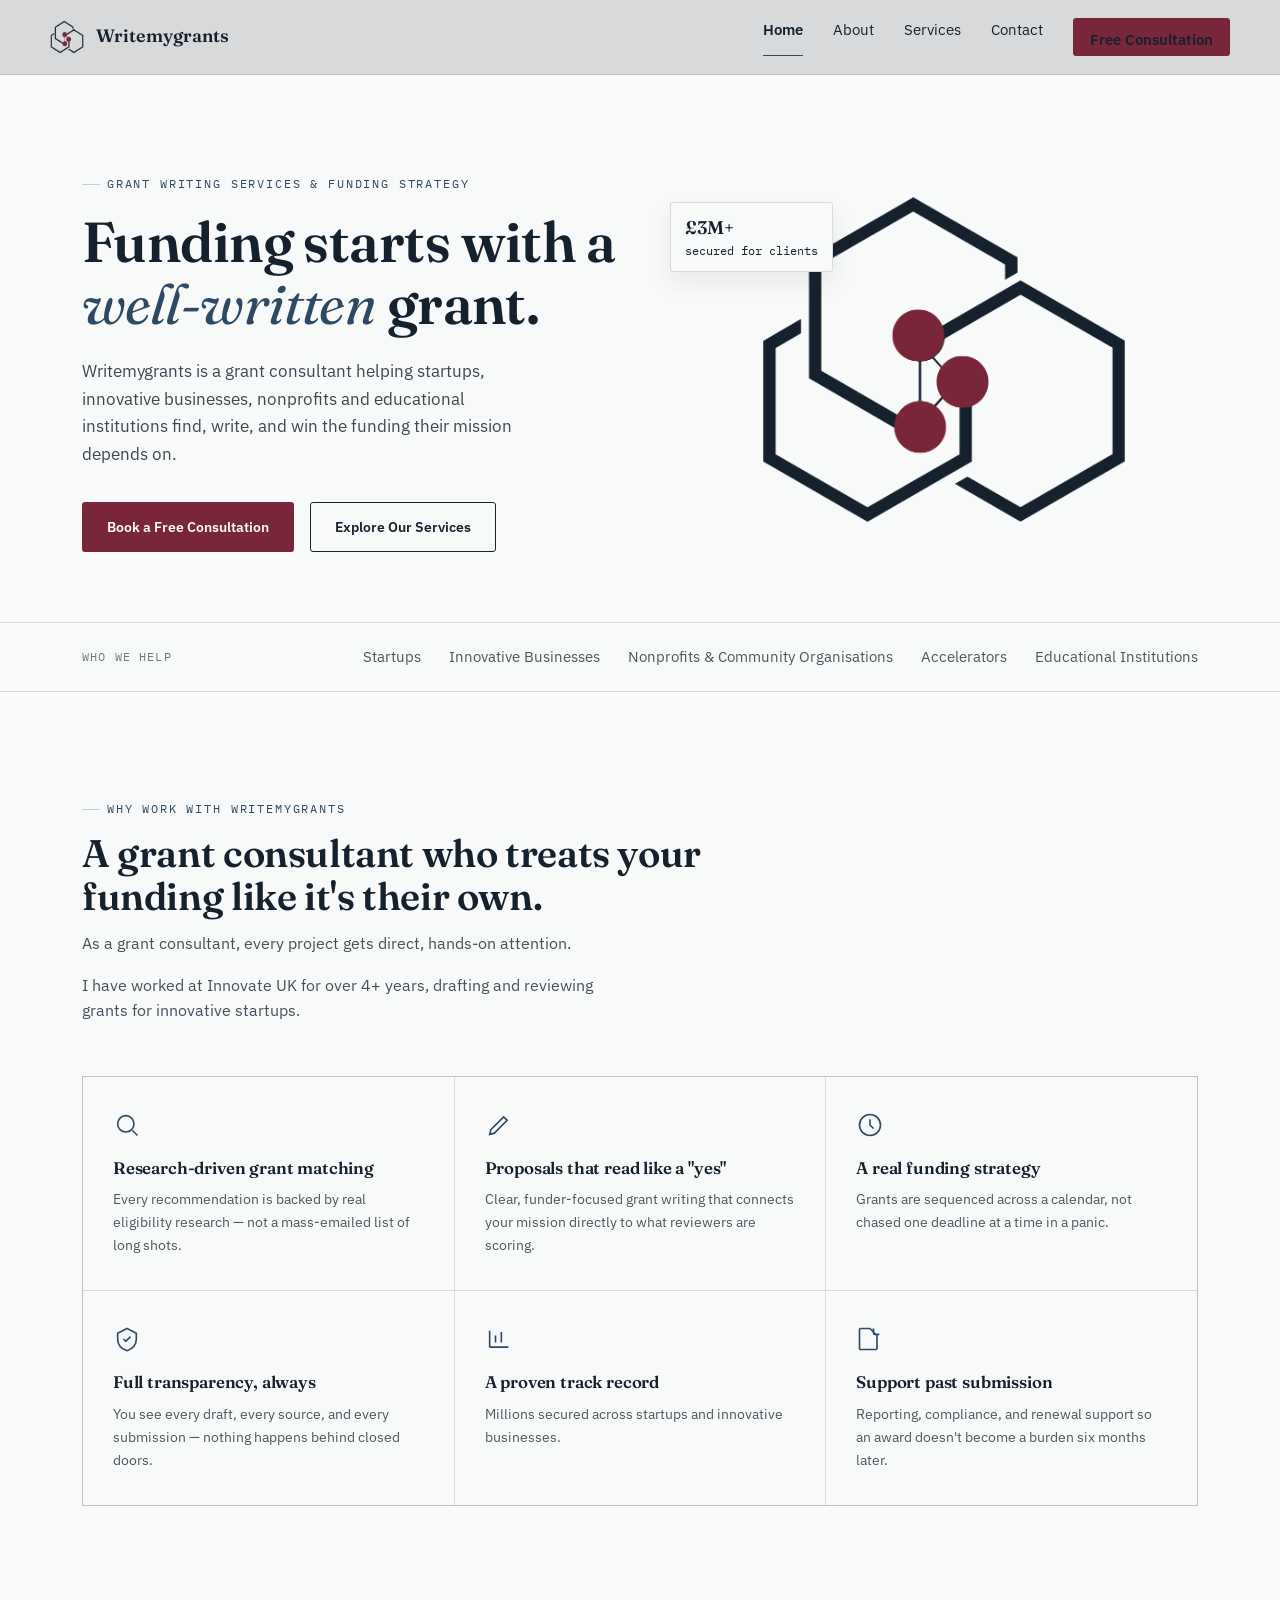
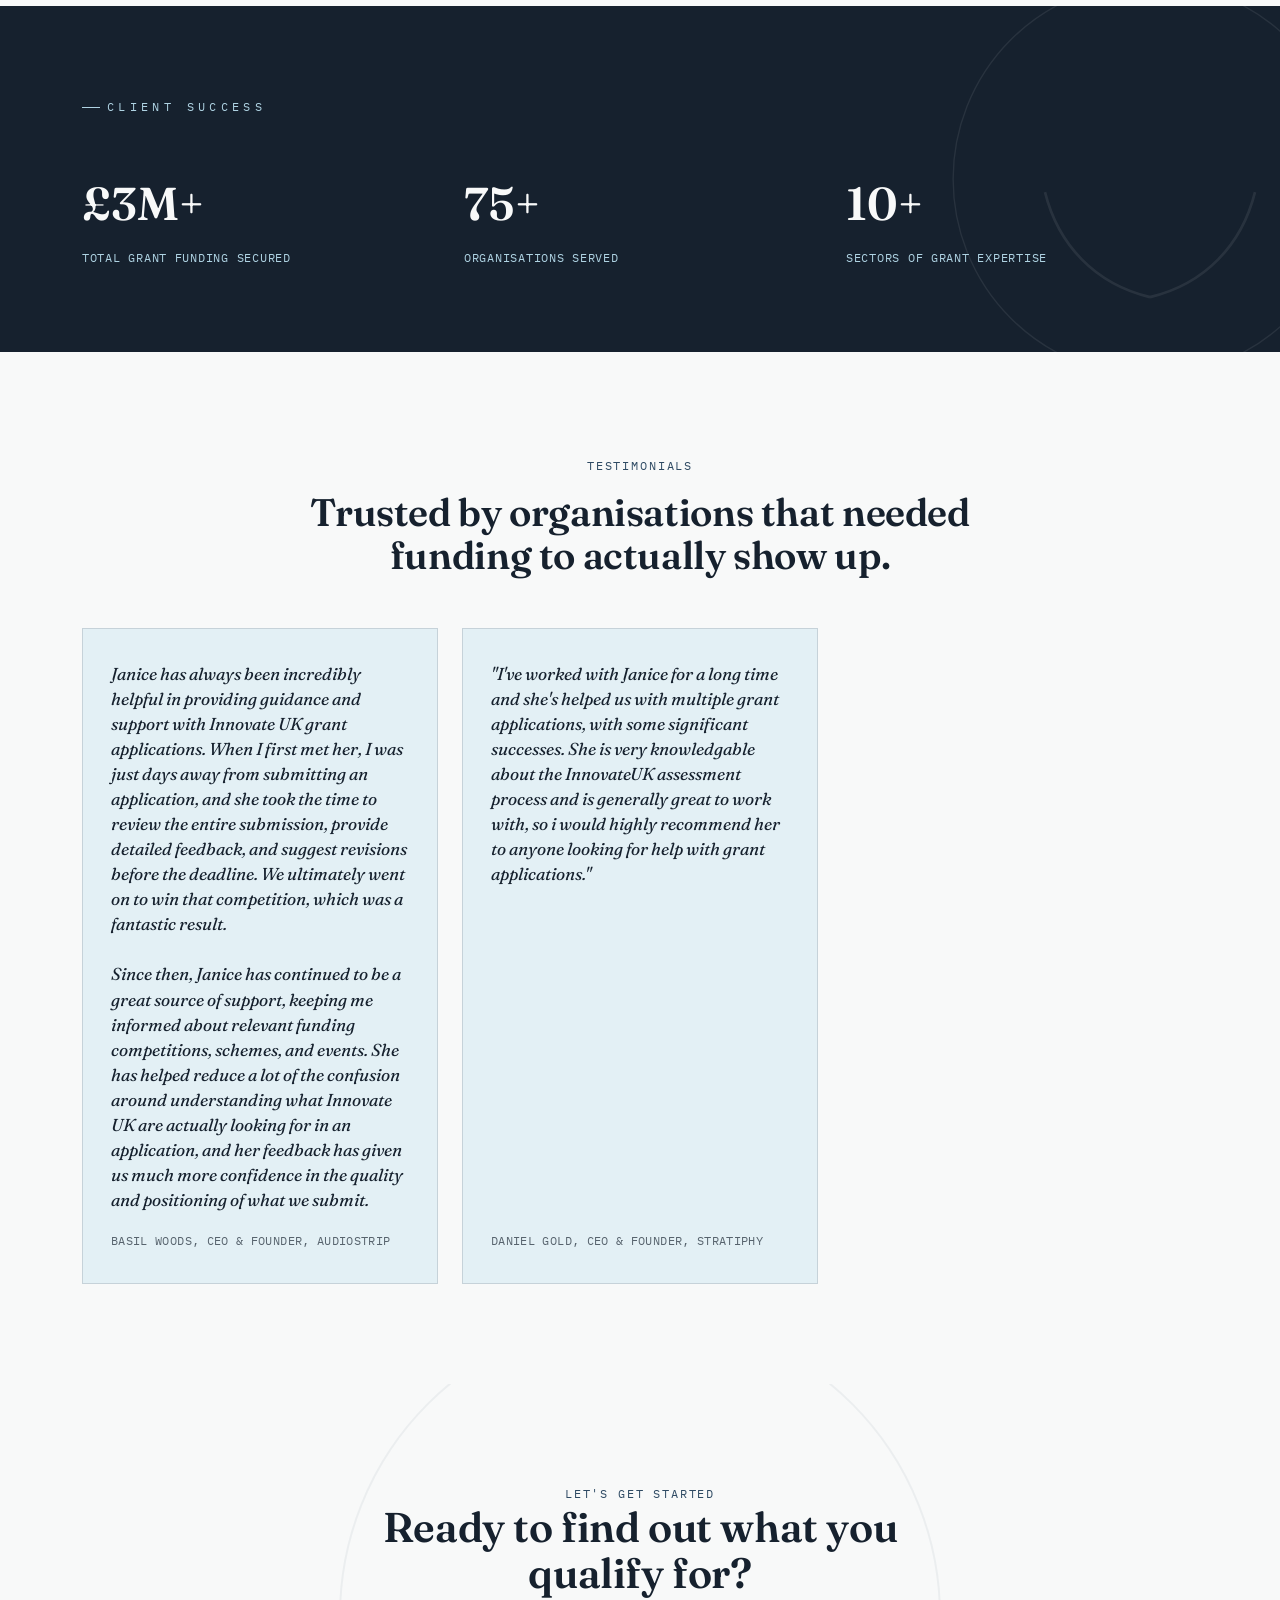
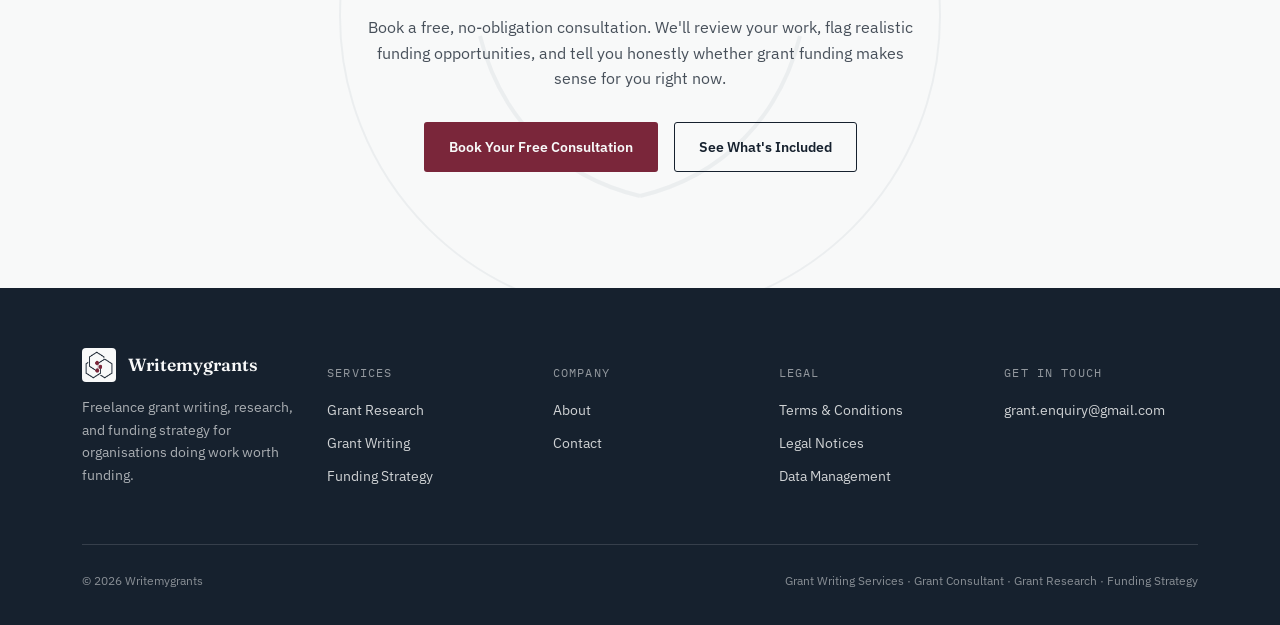
==== index.html @ 0d537f32 "Update index.html" ====
<!DOCTYPE html>
<html lang="en">
<head>
<meta charset="UTF-8">
<meta name="viewport" content="width=device-width, initial-scale=1.0">
<title>Writemygrants | Grant Writing Services &amp; Grant Consultant for Nonprofits &amp; Small Businesses</title>
<meta name="description" content="Writemygrants helps nonprofits, small businesses, startups, and educational institutions secure funding through expert grant research, grant writing, and funding strategy. Book a free consultation.">
<link rel="preconnect" href="https://fonts.googleapis.com">
<link rel="preconnect" href="https://fonts.gstatic.com" crossorigin>
<link href="https://fonts.googleapis.com/css2?family=Fraunces:ital,opsz,wght@0,9..144,300;0,9..144,500;0,9..144,600;1,9..144,400&family=IBM+Plex+Sans:wght@400;500;600&family=IBM+Plex+Mono:wght@400;500&display=swap" rel="stylesheet">
<link rel="stylesheet" href="styles.css">
</head>
<body>

<header class="site">
  <div class="wrap header-row">
    <a href="index.html" class="brand">
      <img class="mark" src="assets/writemygrants-logo-uploaded.png" alt="Writemygrants logo">
      Writemygrants
    </a>
    <nav class="main-nav">
      <nav class="main-nav" id="mainNav">
      <a href="index.html" class="active">Home</a>
      <a href="about.html">About</a>
      <a href="services.html">Services</a>
      <a href="contact.html">Contact</a>
    </nav>
    <div class="nav-cta">
  <a href="contact.html" class="btn btn-primary btn-sm">Free Consultation</a>
     </div> 
  <button class="nav-toggle" id="navToggle" aria-label="Toggle menu" aria-expanded="false" aria-controls="mainNav">
    <span></span><span></span><span></span>
  </button>
</div>
  </div>
</header>

<main>

  <!-- ===== HERO ===== -->
  <section class="hero">
    <div class="wrap hero-grid">
      <div>
        <span class="eyebrow">Grant Writing Services &amp; Funding Strategy</span>
        <h1>Funding starts with a <em>well-written</em> grant.</h1>
        <p class="lede">Writemygrants is a grant consultant helping startups, innovative businesses, nonprofits and educational institutions find, write, and win the funding their mission depends on.</p>
        <div class="actions">
          <a href="contact.html" class="btn btn-accent">Book a Free Consultation</a>
          <a href="services.html" class="btn btn-ghost">Explore Our Services</a>
        </div>
      </div>
      <div class="hero-visual">
        <img class="seal" src="assets/writemygrants-logo-uploaded.png" alt="Writemygrants logo">
        <div class="chip chip-a"><span class="n">£3M+</span>secured for clients</div>
      </div>
    </div>
  </section>

  <!-- ===== TRUST STRIP ===== -->
  <section class="trust">
    <div class="wrap trust-row">
      <span class="trust-label">Who we help</span>
      <div class="sector-list">
        <span>Startups</span>
        <span>Innovative Businesses</span>
        <span>Nonprofits &amp; Community Organisations</span>
        <span>Accelerators</span>
        <span>Educational Institutions</span>
      </div>
    </div>
  </section>

  <!-- ===== VALUE PROP / BENEFITS ===== -->
  <section class="section" id="benefits">
    <div class="wrap">
      <div class="section-head">
        <span class="eyebrow">Why work with Writemygrants</span>
        <h2>A grant consultant who treats your funding like it's their own.</h2>
        <p>As a grant consultant, every project gets direct, hands-on attention.</p>
        <p>I have worked at Innovate UK for over 4+ years, drafting and reviewing grants for innovative startups.</p>
      </div>
      <div class="feature-grid">
        <div class="feature-card">
          <svg class="icon" viewBox="0 0 24 24" fill="none" stroke="currentColor" stroke-width="1.4"><circle cx="11" cy="11" r="7"/><path d="M21 21l-4.3-4.3"/></svg>
          <h3>Research-driven grant matching</h3>
          <p>Every recommendation is backed by real eligibility research — not a mass-emailed list of long shots.</p>
        </div>
        <div class="feature-card">
          <svg class="icon" viewBox="0 0 24 24" fill="none" stroke="currentColor" stroke-width="1.4"><path d="M4 20l4-1 11-11-3-3L5 16l-1 4z"/></svg>
          <h3>Proposals that read like a "yes"</h3>
          <p>Clear, funder-focused grant writing that connects your mission directly to what reviewers are scoring.</p>
        </div>
        <div class="feature-card">
          <svg class="icon" viewBox="0 0 24 24" fill="none" stroke="currentColor" stroke-width="1.4"><path d="M3 12a9 9 0 1018 0 9 9 0 00-18 0z"/><path d="M12 7v5l3 3"/></svg>
          <h3>A real funding strategy</h3>
          <p>Grants are sequenced across a calendar, not chased one deadline at a time in a panic.</p>
        </div>
        <div class="feature-card">
          <svg class="icon" viewBox="0 0 24 24" fill="none" stroke="currentColor" stroke-width="1.4"><path d="M9 12l2 2 4-4M12 3l8 4v5c0 5-3.5 8.5-8 10-4.5-1.5-8-5-8-10V7l8-4z"/></svg>
          <h3>Full transparency, always</h3>
          <p>You see every draft, every source, and every submission — nothing happens behind closed doors.</p>
        </div>
        <div class="feature-card">
          <svg class="icon" viewBox="0 0 24 24" fill="none" stroke="currentColor" stroke-width="1.4"><path d="M4 19V5M4 19h16M9 15v-6M14 15v-9"/></svg>
          <h3>A proven track record</h3>
          <p>Millions secured across startups and innovative businesses.</p>
        </div>
        <div class="feature-card">
          <svg class="icon" viewBox="0 0 24 24" fill="none" stroke="currentColor" stroke-width="1.4"><path d="M15 3v4a1 1 0 001 1h4M4 3h8l6 6v11a1 1 0 01-1 1H4a1 1 0 01-1-1V4a1 1 0 011-1z"/></svg>
          <h3>Support past submission</h3>
          <p>Reporting, compliance, and renewal support so an award doesn't become a burden six months later.</p>
        </div>
      </div>
    </div>
  </section>

  <!-- ===== CLIENT SUCCESS / STATS ===== -->
  <section class="band" id="results">
    <svg class="band-wreath" viewBox="0 0 320 320" fill="none">
      <path d="M160 250 C 118 240, 90 210, 80 170" stroke="var(--beige)" stroke-width="2" fill="none"/>
      <path d="M160 250 C 202 240, 230 210, 240 170" stroke="var(--beige)" stroke-width="2" fill="none"/>
      <circle cx="160" cy="160" r="150" stroke="var(--beige)" stroke-width="1"/>
    </svg>
    <div class="wrap">
      <span class="eyebrow" style="color:var(--pale-blue); margin-bottom:30px; letter-spacing:0.38em;">Client success</span>
      <div class="band-grid" style="margin-top:20px; grid-template-columns:repeat(3,1fr);">
        <div class="stat"><div class="num">£3M+</div><div class="label">Total grant funding secured</div></div>
        <div class="stat"><div class="num">75+</div><div class="label">Organisations served</div></div>
        <div class="stat"><div class="num">10+</div><div class="label">Sectors of grant expertise</div></div>
      </div>
    </div>
  </section>

  <!-- ===== TESTIMONIALS ===== -->
  <section class="section" id="testimonials">
    <div class="wrap">
      <div class="section-head center" style="margin-left:auto;margin-right:auto;">
        <span class="eyebrow center">Testimonials</span>
        <h2>Trusted by organisations that needed funding to actually show up.</h2>
      </div>
      <div class="testi-grid">
        <div class="testi-card">
          <blockquote>Janice has always been incredibly helpful in providing guidance and support with Innovate UK grant applications. When I first met her, I was just days away from submitting an application, and she took the time to review the entire submission, provide detailed feedback, and suggest revisions before the deadline. We ultimately went on to win that competition, which was a fantastic result.
          <br><br>
          Since then, Janice has continued to be a great source of support, keeping me informed about relevant funding competitions, schemes, and events. She has helped reduce a lot of the confusion around understanding what Innovate UK are actually looking for in an application, and her feedback has given us much more confidence in the quality and positioning of what we submit.</blockquote>
          <cite>BASIL WOODS, CEO &amp; FOUNDER, AUDIOSTRIP</cite>
        </div>
        <div class="testi-card">
          <blockquote>"I've worked with Janice for a long time and she's helped us with multiple grant applications, with some significant successes. She is very knowledgable about the InnovateUK assessment process and is generally great to work with, so i would highly recommend her to anyone looking for help with grant applications."</blockquote>
          <cite>DANIEL GOLD, CEO &amp; FOUNDER, STRATIPHY</cite>
        </div>
      </div>
    </div>
  </section>
  
  <!-- ===== FINAL CTA / CONTACT SECTION ===== -->
  <section class="cta-final" id="contact">
    <svg class="cta-wreath" viewBox="0 0 320 320" fill="none">
      <path d="M160 250 C 118 240, 90 210, 80 170" stroke="var(--olive)" stroke-width="2" fill="none"/>
      <path d="M160 250 C 202 240, 230 210, 240 170" stroke="var(--olive)" stroke-width="2" fill="none"/>
      <circle cx="160" cy="160" r="150" stroke="var(--olive)" stroke-width="1"/>
    </svg>
    <div class="wrap inner">
      <span class="eyebrow center">Let's get started</span>
      <h2>Ready to find out what you qualify for?</h2>
      <p>Book a free, no-obligation consultation. We'll review your work, flag realistic funding opportunities, and tell you honestly whether grant funding makes sense for you right now.</p>
      <div class="actions center">
        <a href="contact.html" class="btn btn-accent">Book Your Free Consultation</a>
        <a href="services.html" class="btn btn-ghost">See What's Included</a>
      </div>
    </div>
  </section>

</main>

<footer class="site">
  <div class="wrap">
    <div class="footer-top">
      <div>
        <div class="footer-brand">
          <img class="mark" src="assets/writemygrants-logo-uploaded.png" alt="Writemygrants logo">
          Writemygrants
        </div>
        <p>Freelance grant writing, research, and funding strategy for organisations doing work worth funding.</p>
      </div>
      <div class="footer-col">
        <h4>Services</h4>
        <a href="services.html">Grant Research</a>
        <a href="services.html">Grant Writing</a>
        <a href="services.html">Funding Strategy</a>
      </div>
      <div class="footer-col">
        <h4>Company</h4>
        <a href="about.html">About</a>
        <a href="contact.html">Contact</a>
      </div>
      <div class="footer-col">
        <h4>Legal</h4>
        <a href="terms.html">Terms &amp; Conditions</a>
        <a href="legal.html">Legal Notices</a>
        <a href="data-management.html">Data Management</a>
      </div>
      <div class="footer-col">
        <h4>Get in touch</h4>
        <a href="mailto:grant.enquiry@gmail.com">grant.enquiry@gmail.com</a>
      </div>
    </div>
    <div class="footer-bottom">
      <span>© 2026 Writemygrants</span>
      <span>Grant Writing Services · Grant Consultant · Grant Research · Funding Strategy</span>
    </div>
  </div>
</footer>

  <script>
  var navToggle = document.getElementById('navToggle');
  var header = document.querySelector('header.site');
  navToggle.addEventListener('click', function(){
    var isOpen = header.classList.toggle('nav-open');
    navToggle.setAttribute('aria-expanded', isOpen ? 'true' : 'false');
  });
  document.querySelectorAll('#mainNav a').forEach(function(a){
    a.addEventListener('click', function(){ header.classList.remove('nav-open'); navToggle.setAttribute('aria-expanded','false'); });
  });
  window.addEventListener('resize', function(){
    if (window.innerWidth > 640) { header.classList.remove('nav-open'); navToggle.setAttribute('aria-expanded','false'); }
  });
</script>
  
</body>
</html>
---- styles.css ----
/* ===========================================================
   Writemygrants — shared stylesheet
   Palette: white / dark blue / burgundy
   Type: Fraunces (display) + IBM Plex Sans (body) + IBM Plex Mono (utility)
=========================================================== */

:root{
  --beige: #F8F9F9;
  --beige-deep: #ECEEEE;
  --ink: #16212E;
  --olive: #2E4A63;
  --red: #7A263A;
  --red-hover: #93304A;
  --ice: #E3F0F5;
  --pale-blue: #AFD3E3;
  --line: rgba(22,33,46,0.14);
  --radius: 3px;
}

*{ box-sizing: border-box; }
html{ scroll-behavior: smooth; }
body{
  margin:0;
  background: var(--beige);
  color: var(--ink);
  font-family: 'IBM Plex Sans', sans-serif;
  font-size: 16px;
  line-height: 1.6;
  -webkit-font-smoothing: antialiased;
}

h1,h2,h3{
  font-family: 'Fraunces', serif;
  font-weight: 600;
  line-height: 1.1;
  margin: 0;
  letter-spacing: -0.01em;
}

p{ margin: 0 0 1em; }
a{ color: inherit; }
img,svg{ display:block; max-width:100%; }
ul{ margin:0; padding:0; list-style:none; }

.eyebrow{
  font-family: 'IBM Plex Mono', monospace;
  font-size: 0.72rem;
  letter-spacing: 0.16em;
  text-transform: uppercase;
  color: var(--olive);
  display: inline-flex;
  align-items: center;
  gap: 0.6em;
}
.eyebrow::before{
  content:"";
  width: 18px; height: 1px;
  background: var(--pale-blue);
  display:inline-block;
}
.eyebrow.center{ justify-content:center; }
.eyebrow.center::before{ display:none; }

.wrap{
  max-width: 1180px;
  margin: 0 auto;
  padding: 0 32px;
}
.wrap-narrow{
  max-width: 820px;
  margin: 0 auto;
  padding: 0 32px;
}

/* ---------- Buttons ---------- */
.btn{
  display:inline-flex; align-items:center; gap:8px;
  font-family:'IBM Plex Sans', sans-serif; font-weight:600; font-size:0.88rem;
  padding: 13px 24px; border-radius: var(--radius);
  text-decoration:none; border:1px solid transparent; cursor:pointer;
  transition: transform .18s ease, background .18s ease, border-color .18s ease;
}
.btn-primary{ background: var(--red); color: var(--beige); }
.btn-primary:hover{ background: var(--red-hover); transform: translateY(-1px); }
.btn-accent{ background: var(--red); color: var(--beige); }
.btn-accent:hover{ background: var(--red-hover); transform: translateY(-1px); }
.btn-ghost{ border-color: var(--ink); background: transparent; }
.btn-ghost:hover{ background: var(--ink); color: var(--beige); }
.btn-sm{ padding: 9px 16px; font-size: 0.8rem; }
.actions{ display:flex; gap:16px; align-items:center; flex-wrap:wrap; }
.actions.center{ justify-content:center; }

/* ---------- Header ---------- */
header.site{
  position: sticky; top:0; z-index: 50;
  background: rgba(22,33,46,0.14);
  backdrop-filter: blur(6px);
  border-bottom: 1px solid var(--line);
}
.header-row{
  display:flex; align-items:center; justify-content:space-between;
  padding: 18px 0;
}
.brand{
  display:flex; align-items:center; gap:12px;
  font-family:'Fraunces', serif; font-weight:600; font-size:1.12rem;
  text-decoration:none; color: var(--ink); white-space:nowrap;
}
.brand .mark{ width:34px; height:34px; flex-shrink:0; }
nav.main-nav{ display:flex; gap:30px; }
nav.main-nav a{
  text-decoration:none; font-size:0.92rem; color: var(--ink);
  position:relative; padding-bottom:3px; white-space:nowrap;
}
nav.main-nav a::after{
  content:""; position:absolute; left:0; right:0; bottom:0; height:1px;
  background: var(--olive); transform: scaleX(0); transform-origin: left;
  transition: transform .25s ease;
}
nav.main-nav a:hover::after,
nav.main-nav a.active::after{ transform: scaleX(1); }
nav.main-nav a.active{ color: var(--ink); font-weight:600; }
.nav-cta{ display:flex; align-items:center; gap:18px; }
.nav-toggle{
  display:none; flex-direction:column; justify-content:center; gap:5px;
  width:34px; height:34px; padding:0; border:none; background:none; cursor:pointer;
  flex-shrink:0;
}
.nav-toggle span{
  display:block; width:100%; height:2px; background:var(--ink); border-radius:2px;
  transition: transform .25s ease, opacity .2s ease;
}
header.site.nav-open .nav-toggle span:nth-child(1){ transform: translateY(7px) rotate(45deg); }
header.site.nav-open .nav-toggle span:nth-child(2){ opacity:0; }
header.site.nav-open .nav-toggle span:nth-child(3){ transform: translateY(-7px) rotate(-45deg); }

/* ---------- Page hero (interior pages) ---------- */
.page-hero{
  padding: 74px 0 56px;
  border-bottom: 1px solid var(--line);
}
.page-hero .eyebrow{ margin-bottom: 16px; }
.page-hero h1{ font-size: clamp(2.1rem, 4vw, 3.1rem); max-width: 18ch; }
.page-hero p.lede{ margin-top:18px; max-width: 58ch; opacity:0.8; font-size:1.05rem; }

/* ---------- Hero (home) ---------- */
.hero{ padding: 92px 0 70px; position: relative; overflow: hidden; }
.hero-grid{ display:grid; grid-template-columns: 1.05fr 0.95fr; gap: 48px; align-items:center; }
.hero h1{ font-size: clamp(2.4rem, 4.4vw, 3.65rem); margin: 18px 0 22px; }
.hero h1 em{ font-style: italic; font-weight: 400; color: var(--olive); }
.hero p.lede{ font-size: 1.08rem; max-width: 46ch; opacity: 0.82; margin-bottom: 34px; }
.hero-visual{ position:relative; display:flex; align-items:center; justify-content:center; }
.seal{ width: min(100%, 380px); animation: stampIn 0.9s cubic-bezier(.2,.9,.25,1) both; animation-delay:.15s; }
@keyframes stampIn{
  0%{ opacity:0; transform: scale(1.22) rotate(-6deg); }
  60%{ opacity:1; }
  100%{ opacity:1; transform: scale(1) rotate(0deg); }
}
.chip{
  position:absolute; background: var(--beige); border:1px solid var(--line);
  border-radius: var(--radius); padding: 10px 14px;
  font-family:'IBM Plex Mono', monospace; font-size: 0.74rem;
  box-shadow: 0 10px 24px rgba(22,33,46,0.08);
  opacity:0; animation: chipIn .6s ease forwards;
}
.chip .n{ display:block; font-family:'Fraunces', serif; font-size:1.15rem; font-weight:600; color: var(--ink); }
.chip-a{ top: 4%; left: -4%; animation-delay: .75s; }
.chip-b{ bottom: 6%; right: -6%; animation-delay: .95s; }
@keyframes chipIn{ from{ opacity:0; transform: translateY(8px);} to{opacity:1; transform:translateY(0);} }
@media (prefers-reduced-motion: reduce){ .seal, .chip{ animation:none !important; opacity:1; transform:none; } }

/* ---------- Trust strip ---------- */
.trust{ border-top: 1px solid var(--line); border-bottom: 1px solid var(--line); padding: 22px 0; }
.trust-row{ display:flex; flex-wrap:wrap; gap: 14px 36px; align-items:center; justify-content:space-between; }
.trust-label{ font-family:'IBM Plex Mono', monospace; font-size:0.72rem; letter-spacing:0.1em; text-transform:uppercase; opacity:0.6; }
.sector-list{ display:flex; flex-wrap:wrap; gap: 10px 28px; }
.sector-list span{ font-size:0.92rem; opacity:0.75; }

/* ---------- Generic section ---------- */
.section{ padding: 100px 0; }
.section-tight{ padding: 70px 0; }
.section-head{ max-width: 660px; margin-bottom: 52px; }
.section-head.center{ margin-left:auto; margin-right:auto; text-align:center; }
.section-head h2{ font-size: clamp(1.9rem, 3vw, 2.6rem); margin-top:14px; }
.section-head p{ opacity:0.78; margin-top:14px; max-width: 56ch; }
.section-head.center p{ margin-left:auto; margin-right:auto; }

/* ---------- Benefit / feature grid ---------- */
.feature-grid{ display:grid; grid-template-columns: repeat(3,1fr); gap: 1px; background: var(--line); border:1px solid var(--line); }
.feature-card{ background: var(--beige); padding: 34px 30px; transition: background .2s ease; }
.feature-card:hover{ background: var(--ice); }
.feature-card .icon{ width:28px; height:28px; margin-bottom:20px; color: var(--olive); }
.feature-card h3{ font-size:1.05rem; margin-bottom:10px; }
.feature-card p{ font-size:0.9rem; opacity:0.75; margin:0; }

/* ---------- Steps / process ---------- */
.steps{ display:grid; grid-template-columns: repeat(5, 1fr); gap:0; position:relative; }
.steps.steps-4{ grid-template-columns: repeat(4,1fr); }
.steps::before{ content:""; position:absolute; top:18px; left:4%; right:4%; height:1px; background: var(--line); }
.step{ padding: 0 18px 0 0; position:relative; }
.step .num{
  font-family:'IBM Plex Mono', monospace; font-size:0.82rem; color: var(--beige);
  background: var(--ink); width:36px; height:36px; border-radius:50%;
  display:flex; align-items:center; justify-content:center; position:relative; z-index:2; margin-bottom:20px;
}
.step h3{ font-size:1.05rem; margin-bottom:8px; }
.step p{ font-size:0.9rem; opacity:0.75; margin:0; }

/* ---------- Stats band ---------- */
.band{ background: var(--ink); color: var(--beige); padding: 84px 0; position:relative; overflow:hidden; }
.band-wreath{ position:absolute; right:-80px; top:50%; transform: translateY(-50%); width:420px; opacity:0.08; }
.band-grid{ display:grid; grid-template-columns: repeat(4,1fr); gap:30px; position:relative; z-index:1; }
.stat .num{ font-family:'Fraunces', serif; font-weight:600; font-size: clamp(2.1rem,3.6vw,3rem); color: var(--beige); }
.stat .label{ font-family:'IBM Plex Mono', monospace; font-size:0.76rem; letter-spacing:0.06em; color: var(--pale-blue); margin-top:8px; text-transform:uppercase; }

/* ---------- Testimonials ---------- */
.testi-grid{ display:grid; grid-template-columns: repeat(3,1fr); gap: 24px; }
.testi-card{ background: var(--ice); border:1px solid var(--line); padding: 32px 28px; display:flex; flex-direction:column; }
.testi-card blockquote{ font-family:'Fraunces', serif; font-style:italic; font-weight:400; font-size:1.08rem; margin:0 0 20px; line-height:1.45; flex-grow:1; }
.testi-card cite{ font-style:normal; font-family:'IBM Plex Mono', monospace; font-size:0.74rem; letter-spacing:0.03em; opacity:0.68; }

.testimonial{ padding: 100px 0; }
.testimonial-panel{ background: var(--ice); border:1px solid var(--line); padding: 60px 56px; text-align:center; max-width: 820px; margin:0 auto; }
.testimonial-panel blockquote{ font-family:'Fraunces', serif; font-style:italic; font-weight:400; font-size: clamp(1.25rem, 2.2vw, 1.55rem); margin:0 0 24px; line-height:1.42; }
.testimonial-panel cite{ font-style:normal; font-family:'IBM Plex Mono', monospace; font-size:0.76rem; letter-spacing:0.03em; opacity:0.68; }

/* ---------- CTA band ---------- */
.cta-final{ padding: 96px 0 116px; position:relative; text-align:center; overflow:hidden; }
.cta-final .cta-wreath{ position:absolute; left:50%; top:46%; transform: translate(-50%,-50%); width:640px; opacity:0.06; z-index:0; }
.cta-final .inner{ position:relative; z-index:1; max-width:620px; margin:0 auto; }
.cta-final h2{ font-size: clamp(2rem,3.6vw,2.6rem); margin-bottom:18px; }
.cta-final p{ opacity:0.78; margin-bottom: 30px; }

/* ---------- Services page ---------- */
.service-block{ padding: 64px 0; border-bottom: 1px solid var(--line); }
.service-block:last-of-type{ border-bottom:none; }
.service-block-grid{ display:grid; grid-template-columns: 0.9fr 1.1fr; gap: 56px; align-items:start; }
.service-block .index{ font-family:'IBM Plex Mono', monospace; font-size:0.78rem; color: var(--olive); letter-spacing:0.08em; margin-bottom:14px; display:block; }
.service-block h2{ font-size: clamp(1.5rem,2.4vw,1.9rem); margin-bottom: 16px; }
.service-block .desc{ opacity:0.82; margin-bottom:0; }
.service-side h4{
  font-family:'IBM Plex Mono', monospace; font-size:0.72rem; letter-spacing:0.1em; text-transform:uppercase;
  color: var(--olive); margin: 0 0 14px;
}
.service-side .col{ margin-bottom: 26px; }
.service-side ul li{ font-size:0.92rem; padding-left: 20px; position:relative; margin-bottom:10px; opacity:0.85; }
.service-side ul li::before{ content:"—"; position:absolute; left:0; color: var(--olive); }
.service-block .cta-row{ margin-top: 22px; }

/* ---------- Case studies ---------- */
.case-grid{ display:flex; flex-direction:column; gap: 1px; background: var(--line); border:1px solid var(--line); margin-top: 10px; }
.case-card{ background: var(--beige); padding: 46px 44px; display:grid; grid-template-columns: 0.7fr 1.3fr; gap: 44px; }
.case-meta{ }
.case-meta .sector{ font-family:'IBM Plex Mono', monospace; font-size:0.72rem; letter-spacing:0.1em; text-transform:uppercase; color: var(--olive); margin-bottom:14px; display:block; }
.case-meta h3{ font-size: 1.5rem; margin-bottom: 18px; }
/* case-amount rule removed — was only used by the retired Success Stories page */
.case-body h4{ font-family:'IBM Plex Mono', monospace; font-size:0.72rem; letter-spacing:0.1em; text-transform:uppercase; color: var(--olive); margin: 0 0 8px; }
.case-body .case-section{ margin-bottom: 20px; }
.case-body p{ opacity:0.85; margin:0; }

/* ---------- About page ---------- */
.about-grid{ display:grid; grid-template-columns: 1fr 1fr; gap: 60px; align-items:center; }
.about-portrait{
  aspect-ratio: 4/5; background: var(--beige-deep); border:1px solid var(--line);
  display:flex; align-items:center; justify-content:center; position:relative; overflow:hidden;
  padding-bottom: 44px; box-sizing: border-box;
}
.about-portrait .frame-label{ position:absolute; bottom:18px; left:18px; right:18px; font-family:'IBM Plex Mono', monospace; font-size:0.7rem; letter-spacing:0.08em; text-transform:uppercase; opacity:0.55; }
.about-portrait svg, .about-portrait img{
  width: 38%; opacity: 0.9;
  animation: stampIn 0.9s cubic-bezier(.2,.9,.25,1) both;
  animation-delay: .15s;
}
.creds{ display:grid; grid-template-columns: repeat(3,1fr); gap: 20px; margin-top: 40px; }
.creds .cred{ border-top: 1px solid var(--line); padding-top: 14px; }
.creds .cred .num{ font-family:'Fraunces', serif; font-weight:600; font-size:1.6rem; color: var(--ink); }
.creds .cred .label{ font-family:'IBM Plex Mono', monospace; font-size:0.72rem; letter-spacing:0.05em; text-transform:uppercase; opacity:0.62; margin-top:4px; }

.values-grid{ display:grid; grid-template-columns: repeat(3,1fr); gap: 1px; background: var(--line); border:1px solid var(--line); }
.value-card{ background: var(--beige); padding: 32px 28px; transition: background .2s ease; }
.value-card:hover{ background: var(--ice); }
.value-card h3{ font-size:1.05rem; margin-bottom:10px; }
.value-card p{ font-size:0.9rem; opacity:0.75; margin:0; }

/* ---------- Contact page ---------- */
.contact-grid{ display:grid; grid-template-columns: 1fr 1fr; gap: 60px; align-items:start; }
.contact-form{ display:flex; flex-direction:column; gap: 18px; }
.form-row{ display:grid; grid-template-columns: 1fr 1fr; gap: 18px; }
label{ display:block; font-family:'IBM Plex Mono', monospace; font-size:0.72rem; letter-spacing:0.06em; text-transform:uppercase; opacity:0.65; margin-bottom:8px; }
input, select, textarea{
  width:100%; padding: 13px 14px; border:1px solid var(--line); background: var(--ice);
  color: var(--ink); font-family:'IBM Plex Sans', sans-serif; font-size:0.95rem; border-radius: var(--radius);
}
input:focus, select:focus, textarea:focus{ outline: 2px solid var(--ink); outline-offset:1px; }
textarea{ resize: vertical; min-height: 120px; }
.form-note{ font-size:0.82rem; opacity:0.6; }

.contact-side .panel{ background: var(--beige-deep); border:1px solid var(--line); padding: 30px 28px; margin-bottom: 22px; }
.contact-side .panel h4{ font-family:'IBM Plex Mono', monospace; font-size:0.72rem; letter-spacing:0.08em; text-transform:uppercase; color: var(--olive); margin:0 0 12px; }
.contact-side .panel p{ margin:0 0 8px; font-size:0.94rem; }
.contact-side .panel a{ text-decoration:underline; }

.faq{ max-width: 820px; margin: 0 auto; }
.faq-item{ border-bottom: 1px solid var(--line); }
.faq-q{
  width:100%; text-align:left; background:none; border:none; cursor:pointer;
  padding: 22px 0; display:flex; justify-content:space-between; align-items:center;
  font-family:'Fraunces', serif; font-size:1.05rem; font-weight:600; color: var(--ink);
}
.faq-q .plus{ font-family:'IBM Plex Mono', monospace; font-size:1.2rem; color: var(--olive); transition: transform .2s ease; flex-shrink:0; margin-left: 16px; }
.faq-item.open .faq-q .plus{ transform: rotate(45deg); }
.faq-a{ max-height:0; overflow:hidden; transition: max-height .3s ease; }
.faq-item.open .faq-a{ max-height: 300px; }
.faq-a p{ padding-bottom: 22px; opacity:0.8; margin:0; max-width: 62ch; }

/* ---------- Footer ---------- */
footer.site{ background: var(--ink); color: var(--beige); padding: 60px 0 34px; }
.footer-top{ display:grid; grid-template-columns: 1.1fr repeat(4, 1fr); gap: 32px; padding-bottom: 44px; border-bottom: 1px solid rgba(248,249,249,0.14); }
.footer-brand{ display:flex; align-items:center; gap:12px; font-family:'Fraunces',serif; font-weight:600; font-size:1.1rem; margin-bottom:14px; }
.footer-brand .mark{
  width:28px; height:28px; background: var(--beige); border-radius: 4px; padding: 3px;
  box-sizing: content-box;
}
.footer-top p{ opacity:0.65; font-size:0.88rem; max-width: 32ch; }
.footer-col h4{ font-family:'IBM Plex Mono', monospace; font-size:0.72rem; letter-spacing:0.1em; text-transform:uppercase; opacity:0.55; margin-bottom:16px; font-weight:400; }
.footer-col a{ display:block; text-decoration:none; opacity:0.82; font-size:0.9rem; margin-bottom:10px; }
.footer-col a:hover{ opacity:1; text-decoration:underline; }
.footer-bottom{ display:flex; justify-content:space-between; align-items:center; padding-top:26px; font-size:0.78rem; opacity:0.5; flex-wrap:wrap; gap:10px; }

/* ---------- Responsive ---------- */
@media (max-width: 980px){
  .hero-grid{ grid-template-columns: 1fr; }
  .hero-visual{ order:-1; max-width:320px; margin:0 auto; }
  .steps, .steps.steps-4{ grid-template-columns: 1fr 1fr; gap: 40px 20px; }
  .steps::before{ display:none; }
  .feature-grid, .values-grid{ grid-template-columns: 1fr 1fr; }
  .band-grid{ grid-template-columns: 1fr 1fr; gap:36px; }
  .footer-top{ grid-template-columns: 1fr 1fr 1fr; }
  .service-block-grid{ grid-template-columns: 1fr; gap: 28px; }
  .case-card{ grid-template-columns: 1fr; }
  .about-grid{ grid-template-columns: 1fr; }
  .contact-grid{ grid-template-columns: 1fr; }
  .testi-grid{ grid-template-columns: 1fr; }
}
@media (max-width: 640px){
  .wrap, .wrap-narrow{ padding: 0 20px; }
.nav-toggle{ display:flex; }
.nav-cta{ gap:10px; }
.nav-cta .btn{ padding:8px 11px; font-size:0.72rem; white-space:nowrap; }
.brand{ font-size:0.98rem; gap:9px; }
nav.main-nav{
  display:none;
  position:absolute; top:100%; left:0; right:0;
  flex-direction:column; gap:0;
  background:var(--beige); border-bottom:1px solid var(--line);
  padding:4px 20px 12px;
  box-shadow: 0 12px 20px rgba(22,33,46,0.08);
}
header.site.nav-open nav.main-nav{ display:flex; }
nav.main-nav a{ padding:14px 0; border-bottom:1px solid var(--line); }
nav.main-nav a:last-child{ border-bottom:none; }   
  .steps, .steps.steps-4{ grid-template-columns: 1fr; }
  .feature-grid, .values-grid{ grid-template-columns: 1fr; }
  .band-grid{ grid-template-columns: 1fr; }
  .testimonial-panel{ padding: 40px 24px; }
  .footer-top{ grid-template-columns: 1fr; }
  .trust-row{ flex-direction:column; align-items:flex-start; }
  .form-row{ grid-template-columns: 1fr; }
  .creds{ grid-template-columns: 1fr 1fr; }
}

:focus-visible{ outline: 2px solid var(--ink); outline-offset: 2px; }

/* ---------- Legal pages ---------- */
.legal-note{
  background: var(--ice);
  border: 1px solid var(--line);
  border-left: 3px solid var(--pale-blue);
  padding: 20px 24px;
  font-size: 0.88rem;
  opacity: 0.9;
  margin-bottom: 48px;
}
.legal-note strong{ color: var(--ink); }
.legal-page h2{
  font-size: 1.28rem;
  margin: 44px 0 14px;
}
.legal-page h2:first-of-type{ margin-top: 0; }
.legal-page p{ opacity: 0.85; }
.legal-page .legal-list{
  list-style: decimal;
  padding-left: 1.3em;
  margin: 0 0 1em;
}
.legal-page .legal-list li{ margin-bottom: 10px; opacity: 0.85; }
.legal-page .updated{
  font-family: 'IBM Plex Mono', monospace;
  font-size: 0.76rem;
  letter-spacing: 0.04em;
  text-transform: uppercase;
  opacity: 0.55;
  margin-top: -6px;
}
.legal-toc{ display:flex; flex-wrap:wrap; gap: 10px 24px; margin-bottom: 40px; }
.legal-toc a{ font-size: 0.86rem; text-decoration: underline; opacity: 0.75; }
.legal-toc a:hover{ opacity: 1; }
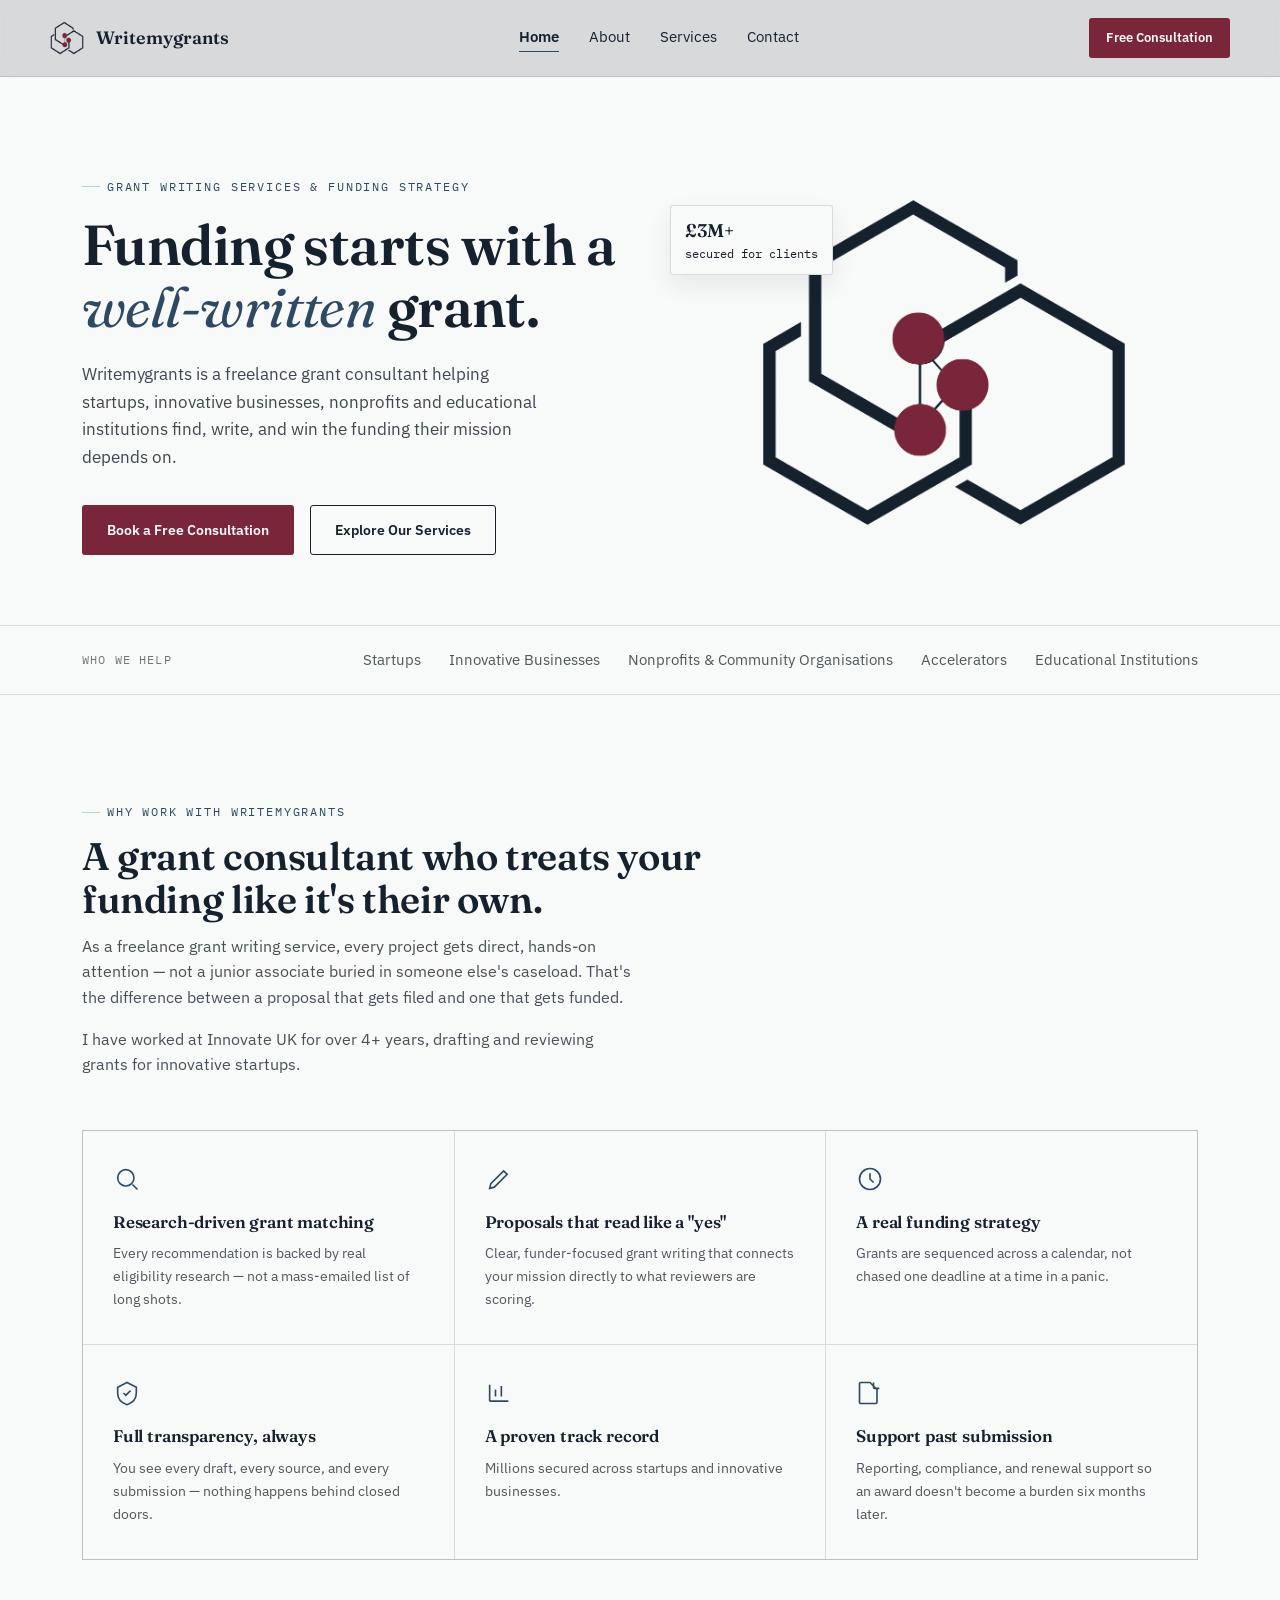
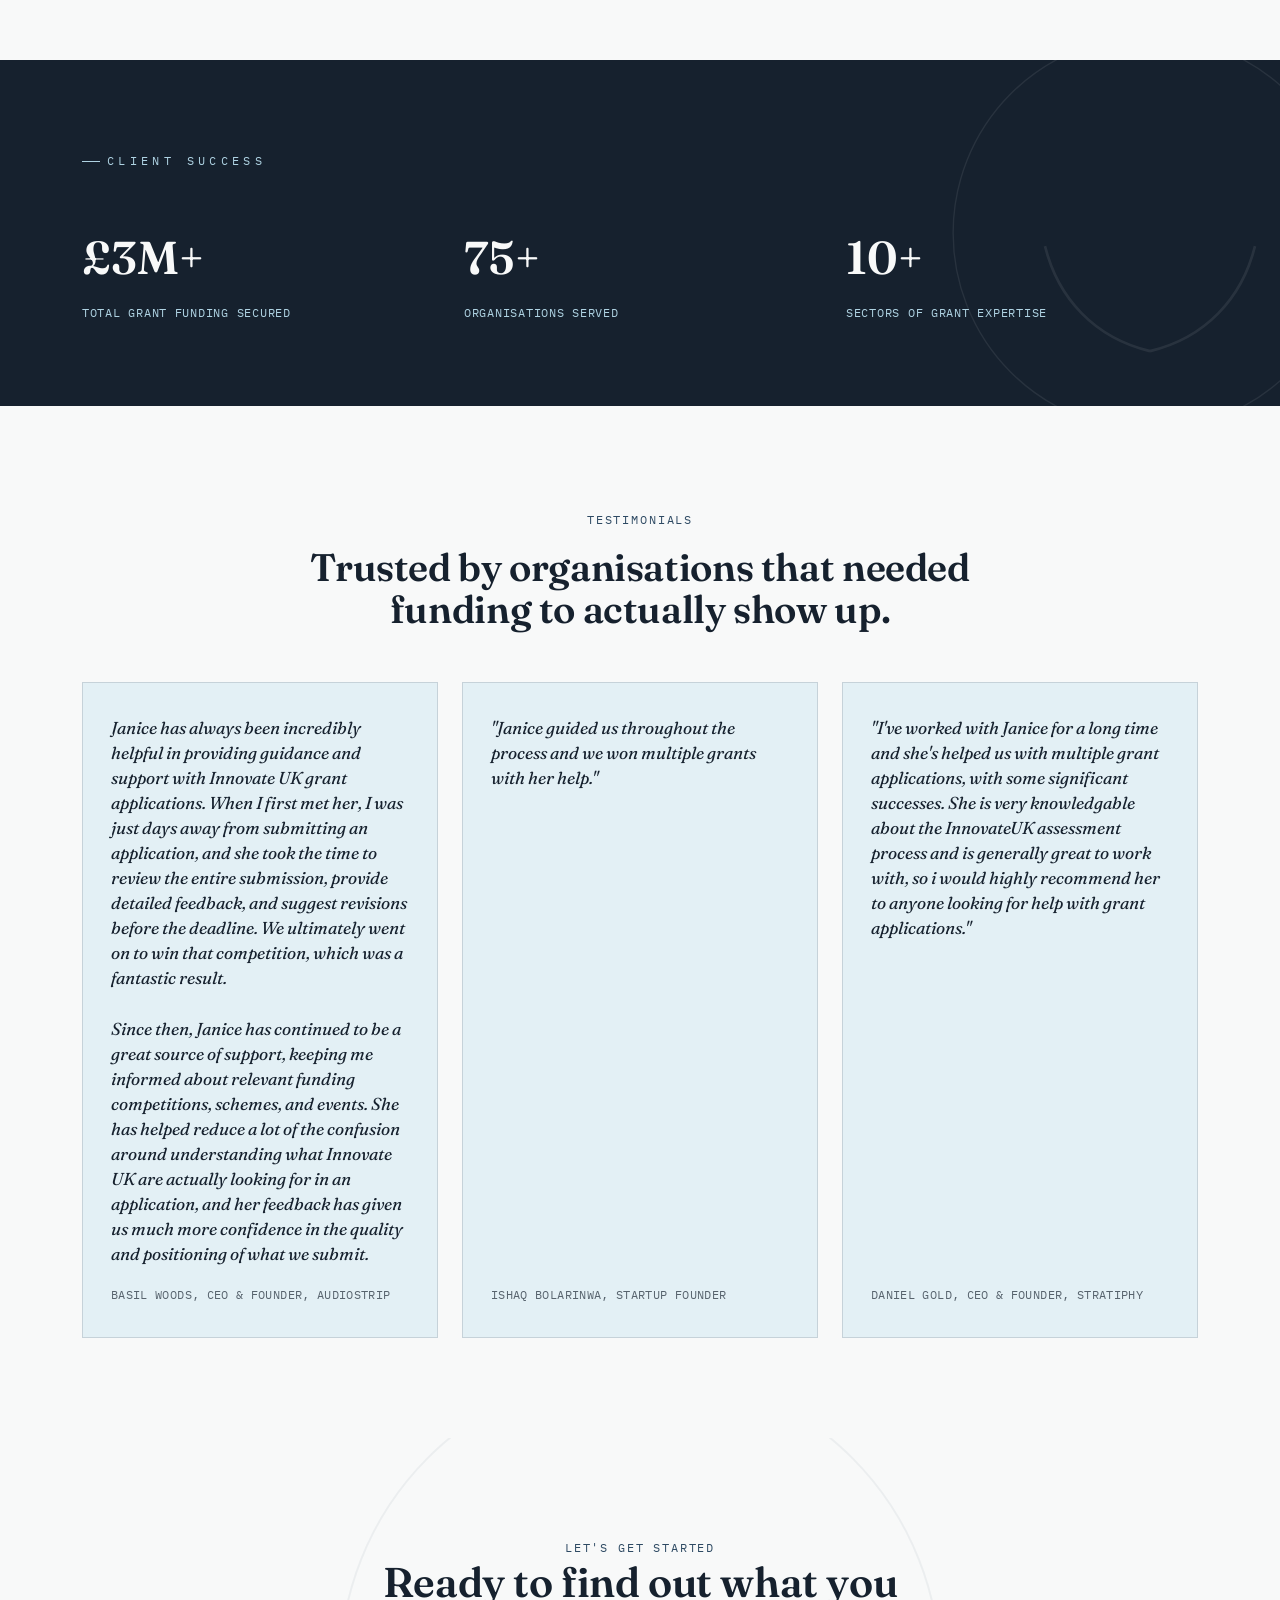
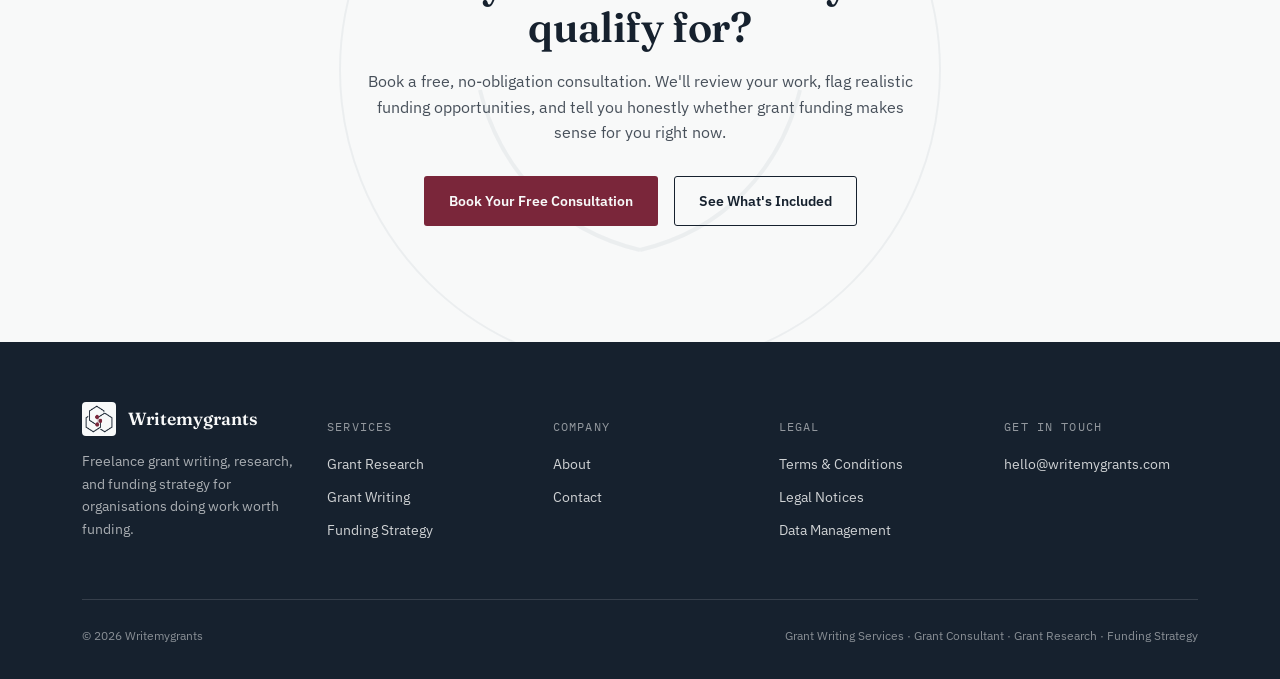
==== commit dfff941d: "Add files via upload" ====
--- a/index.html
+++ b/index.html
@@ -18,20 +18,18 @@
       <img class="mark" src="assets/writemygrants-logo-uploaded.png" alt="Writemygrants logo">
       Writemygrants
     </a>
-    <nav class="main-nav">
-      <nav class="main-nav" id="mainNav">
+    <nav class="main-nav" id="mainNav">
       <a href="index.html" class="active">Home</a>
       <a href="about.html">About</a>
       <a href="services.html">Services</a>
       <a href="contact.html">Contact</a>
     </nav>
     <div class="nav-cta">
-  <a href="contact.html" class="btn btn-primary btn-sm">Free Consultation</a>
-     </div> 
-  <button class="nav-toggle" id="navToggle" aria-label="Toggle menu" aria-expanded="false" aria-controls="mainNav">
-    <span></span><span></span><span></span>
-  </button>
-</div>
+      <a href="contact.html" class="btn btn-primary btn-sm">Free Consultation</a>
+      <button class="nav-toggle" id="navToggle" aria-label="Toggle menu" aria-expanded="false" aria-controls="mainNav">
+        <span></span><span></span><span></span>
+      </button>
+    </div>
   </div>
 </header>
 
@@ -43,7 +41,7 @@
       <div>
         <span class="eyebrow">Grant Writing Services &amp; Funding Strategy</span>
         <h1>Funding starts with a <em>well-written</em> grant.</h1>
-        <p class="lede">Writemygrants is a grant consultant helping startups, innovative businesses, nonprofits and educational institutions find, write, and win the funding their mission depends on.</p>
+        <p class="lede">Writemygrants is a freelance grant consultant helping startups, innovative businesses, nonprofits and educational institutions find, write, and win the funding their mission depends on.</p>
         <div class="actions">
           <a href="contact.html" class="btn btn-accent">Book a Free Consultation</a>
           <a href="services.html" class="btn btn-ghost">Explore Our Services</a>
@@ -76,7 +74,7 @@
       <div class="section-head">
         <span class="eyebrow">Why work with Writemygrants</span>
         <h2>A grant consultant who treats your funding like it's their own.</h2>
-        <p>As a grant consultant, every project gets direct, hands-on attention.</p>
+        <p>As a freelance grant writing service, every project gets direct, hands-on attention — not a junior associate buried in someone else's caseload. That's the difference between a proposal that gets filed and one that gets funded.</p>
         <p>I have worked at Innovate UK for over 4+ years, drafting and reviewing grants for innovative startups.</p>
       </div>
       <div class="feature-grid">
@@ -146,13 +144,17 @@
           <cite>BASIL WOODS, CEO &amp; FOUNDER, AUDIOSTRIP</cite>
         </div>
         <div class="testi-card">
+          <blockquote>"Janice guided us throughout the process and we won multiple grants with her help."</blockquote>
+          <cite>ISHAQ BOLARINWA, STARTUP FOUNDER</cite>
+        </div>
+        <div class="testi-card">
           <blockquote>"I've worked with Janice for a long time and she's helped us with multiple grant applications, with some significant successes. She is very knowledgable about the InnovateUK assessment process and is generally great to work with, so i would highly recommend her to anyone looking for help with grant applications."</blockquote>
           <cite>DANIEL GOLD, CEO &amp; FOUNDER, STRATIPHY</cite>
         </div>
       </div>
     </div>
   </section>
-  
+
   <!-- ===== FINAL CTA / CONTACT SECTION ===== -->
   <section class="cta-final" id="contact">
     <svg class="cta-wreath" viewBox="0 0 320 320" fill="none">
@@ -202,7 +204,7 @@
       </div>
       <div class="footer-col">
         <h4>Get in touch</h4>
-        <a href="mailto:grant.enquiry@gmail.com">grant.enquiry@gmail.com</a>
+        <a href="mailto:hello@writemygrants.com">hello@writemygrants.com</a>
       </div>
     </div>
     <div class="footer-bottom">
@@ -212,13 +214,14 @@
   </div>
 </footer>
 
-  <script>
+<script>
   var navToggle = document.getElementById('navToggle');
   var header = document.querySelector('header.site');
   navToggle.addEventListener('click', function(){
     var isOpen = header.classList.toggle('nav-open');
     navToggle.setAttribute('aria-expanded', isOpen ? 'true' : 'false');
   });
+  // Close the menu if a nav link is tapped, or the viewport is widened past mobile
   document.querySelectorAll('#mainNav a').forEach(function(a){
     a.addEventListener('click', function(){ header.classList.remove('nav-open'); navToggle.setAttribute('aria-expanded','false'); });
   });
@@ -226,6 +229,6 @@
     if (window.innerWidth > 640) { header.classList.remove('nav-open'); navToggle.setAttribute('aria-expanded','false'); }
   });
 </script>
-  
+
 </body>
 </html>
--- a/styles.css
+++ b/styles.css
@@ -344,21 +344,22 @@
 }
 @media (max-width: 640px){
   .wrap, .wrap-narrow{ padding: 0 20px; }
-.nav-toggle{ display:flex; }
-.nav-cta{ gap:10px; }
-.nav-cta .btn{ padding:8px 11px; font-size:0.72rem; white-space:nowrap; }
-.brand{ font-size:0.98rem; gap:9px; }
-nav.main-nav{
-  display:none;
-  position:absolute; top:100%; left:0; right:0;
-  flex-direction:column; gap:0;
-  background:var(--beige); border-bottom:1px solid var(--line);
-  padding:4px 20px 12px;
-  box-shadow: 0 12px 20px rgba(22,33,46,0.08);
-}
-header.site.nav-open nav.main-nav{ display:flex; }
-nav.main-nav a{ padding:14px 0; border-bottom:1px solid var(--line); }
-nav.main-nav a:last-child{ border-bottom:none; }   
+  .nav-toggle{ display:flex; }
+  .nav-cta{ gap:10px; }
+  .nav-cta .btn{ padding:8px 11px; font-size:0.72rem; white-space:nowrap; }
+  .brand{ font-size:0.98rem; gap:9px; }
+  nav.main-nav{
+    display:none;
+    position:absolute; top:100%; left:0; right:0;
+    flex-direction:column; gap:0;
+    background:var(--beige); border-bottom:1px solid var(--line);
+    padding:4px 20px 12px;
+    box-shadow: 0 12px 20px rgba(22,33,46,0.08);
+  }
+  header.site.nav-open nav.main-nav{ display:flex; }
+  nav.main-nav a{ padding:14px 0; border-bottom:1px solid var(--line); }
+  nav.main-nav a:last-child{ border-bottom:none; }
+  header.site{ position:sticky; }
   .steps, .steps.steps-4{ grid-template-columns: 1fr; }
   .feature-grid, .values-grid{ grid-template-columns: 1fr; }
   .band-grid{ grid-template-columns: 1fr; }
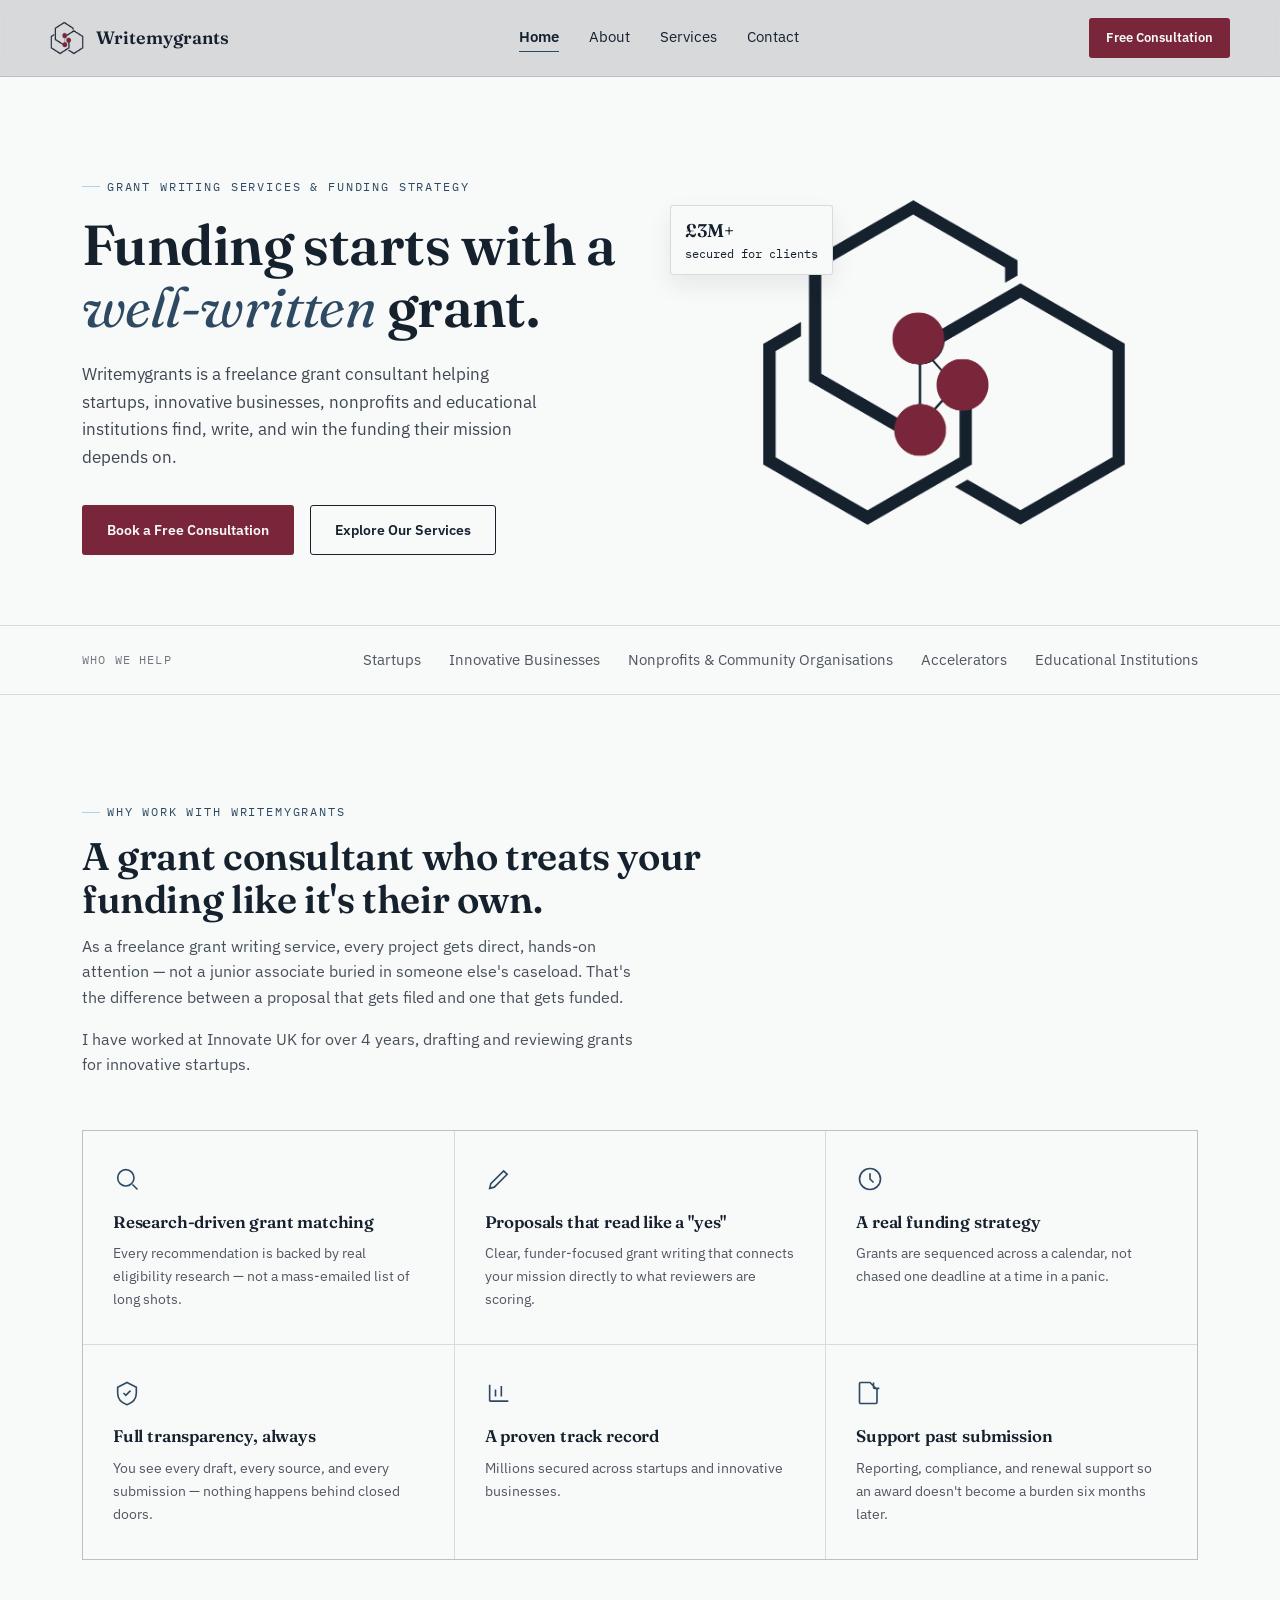
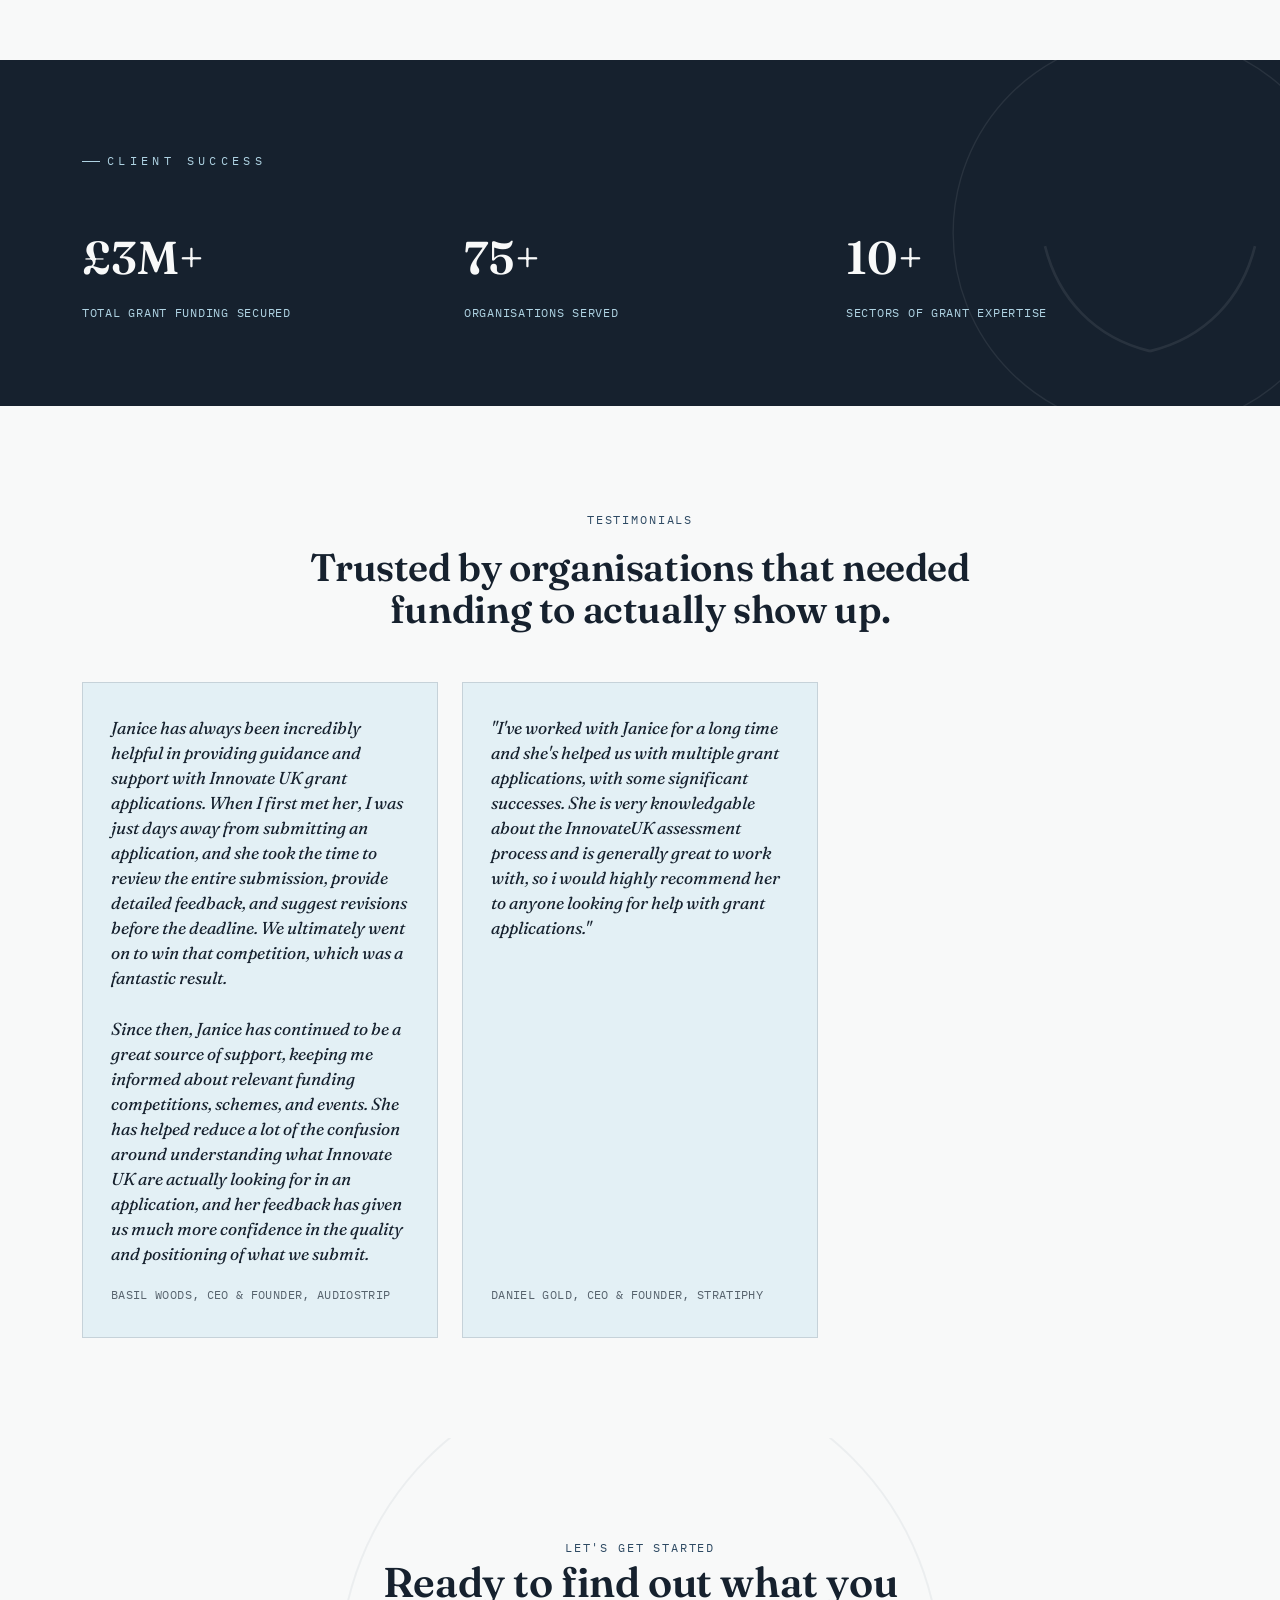
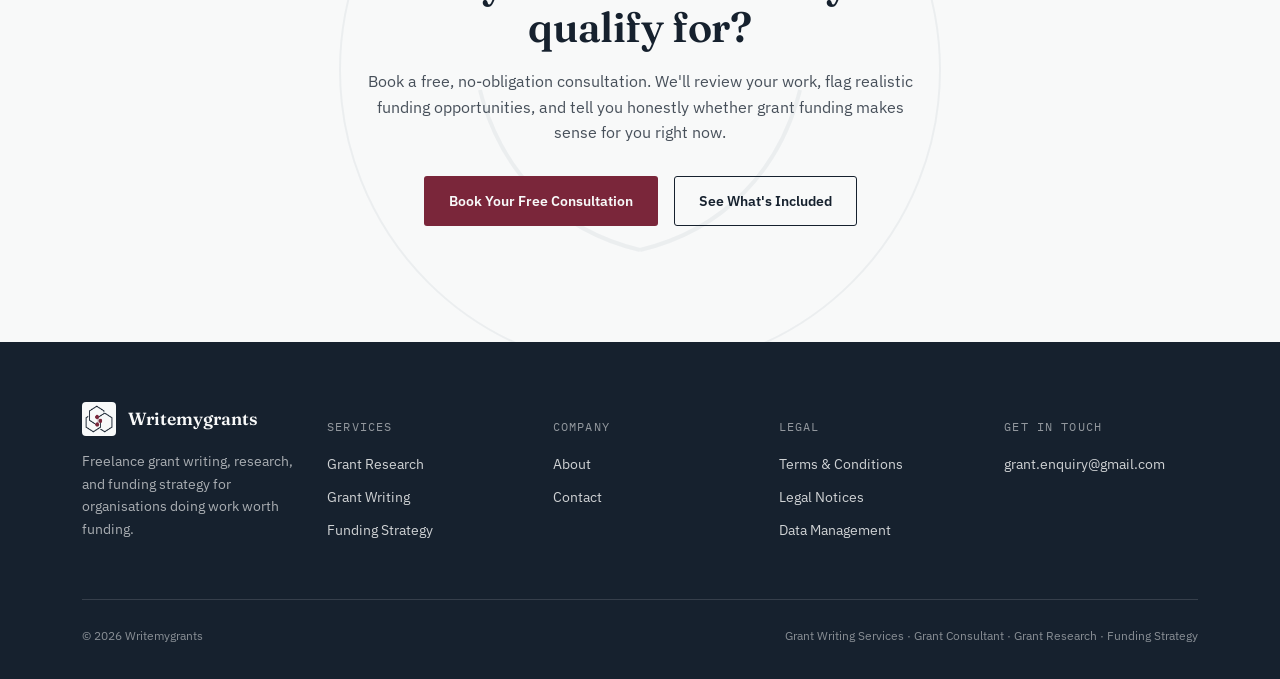
==== commit 4c1e3fb7: "Update index.html" ====
--- a/index.html
+++ b/index.html
@@ -75,7 +75,7 @@
         <span class="eyebrow">Why work with Writemygrants</span>
         <h2>A grant consultant who treats your funding like it's their own.</h2>
         <p>As a freelance grant writing service, every project gets direct, hands-on attention — not a junior associate buried in someone else's caseload. That's the difference between a proposal that gets filed and one that gets funded.</p>
-        <p>I have worked at Innovate UK for over 4+ years, drafting and reviewing grants for innovative startups.</p>
+        <p>I have worked at Innovate UK for over 4 years, drafting and reviewing grants for innovative startups.</p>
       </div>
       <div class="feature-grid">
         <div class="feature-card">
@@ -143,10 +143,7 @@
           Since then, Janice has continued to be a great source of support, keeping me informed about relevant funding competitions, schemes, and events. She has helped reduce a lot of the confusion around understanding what Innovate UK are actually looking for in an application, and her feedback has given us much more confidence in the quality and positioning of what we submit.</blockquote>
           <cite>BASIL WOODS, CEO &amp; FOUNDER, AUDIOSTRIP</cite>
         </div>
-        <div class="testi-card">
-          <blockquote>"Janice guided us throughout the process and we won multiple grants with her help."</blockquote>
-          <cite>ISHAQ BOLARINWA, STARTUP FOUNDER</cite>
-        </div>
+        
         <div class="testi-card">
           <blockquote>"I've worked with Janice for a long time and she's helped us with multiple grant applications, with some significant successes. She is very knowledgable about the InnovateUK assessment process and is generally great to work with, so i would highly recommend her to anyone looking for help with grant applications."</blockquote>
           <cite>DANIEL GOLD, CEO &amp; FOUNDER, STRATIPHY</cite>
@@ -204,7 +201,7 @@
       </div>
       <div class="footer-col">
         <h4>Get in touch</h4>
-        <a href="mailto:hello@writemygrants.com">hello@writemygrants.com</a>
+        <a href="mailto:grant.enquiry@gmail.com">grant.enquiry@gmail.com</a>
       </div>
     </div>
     <div class="footer-bottom">
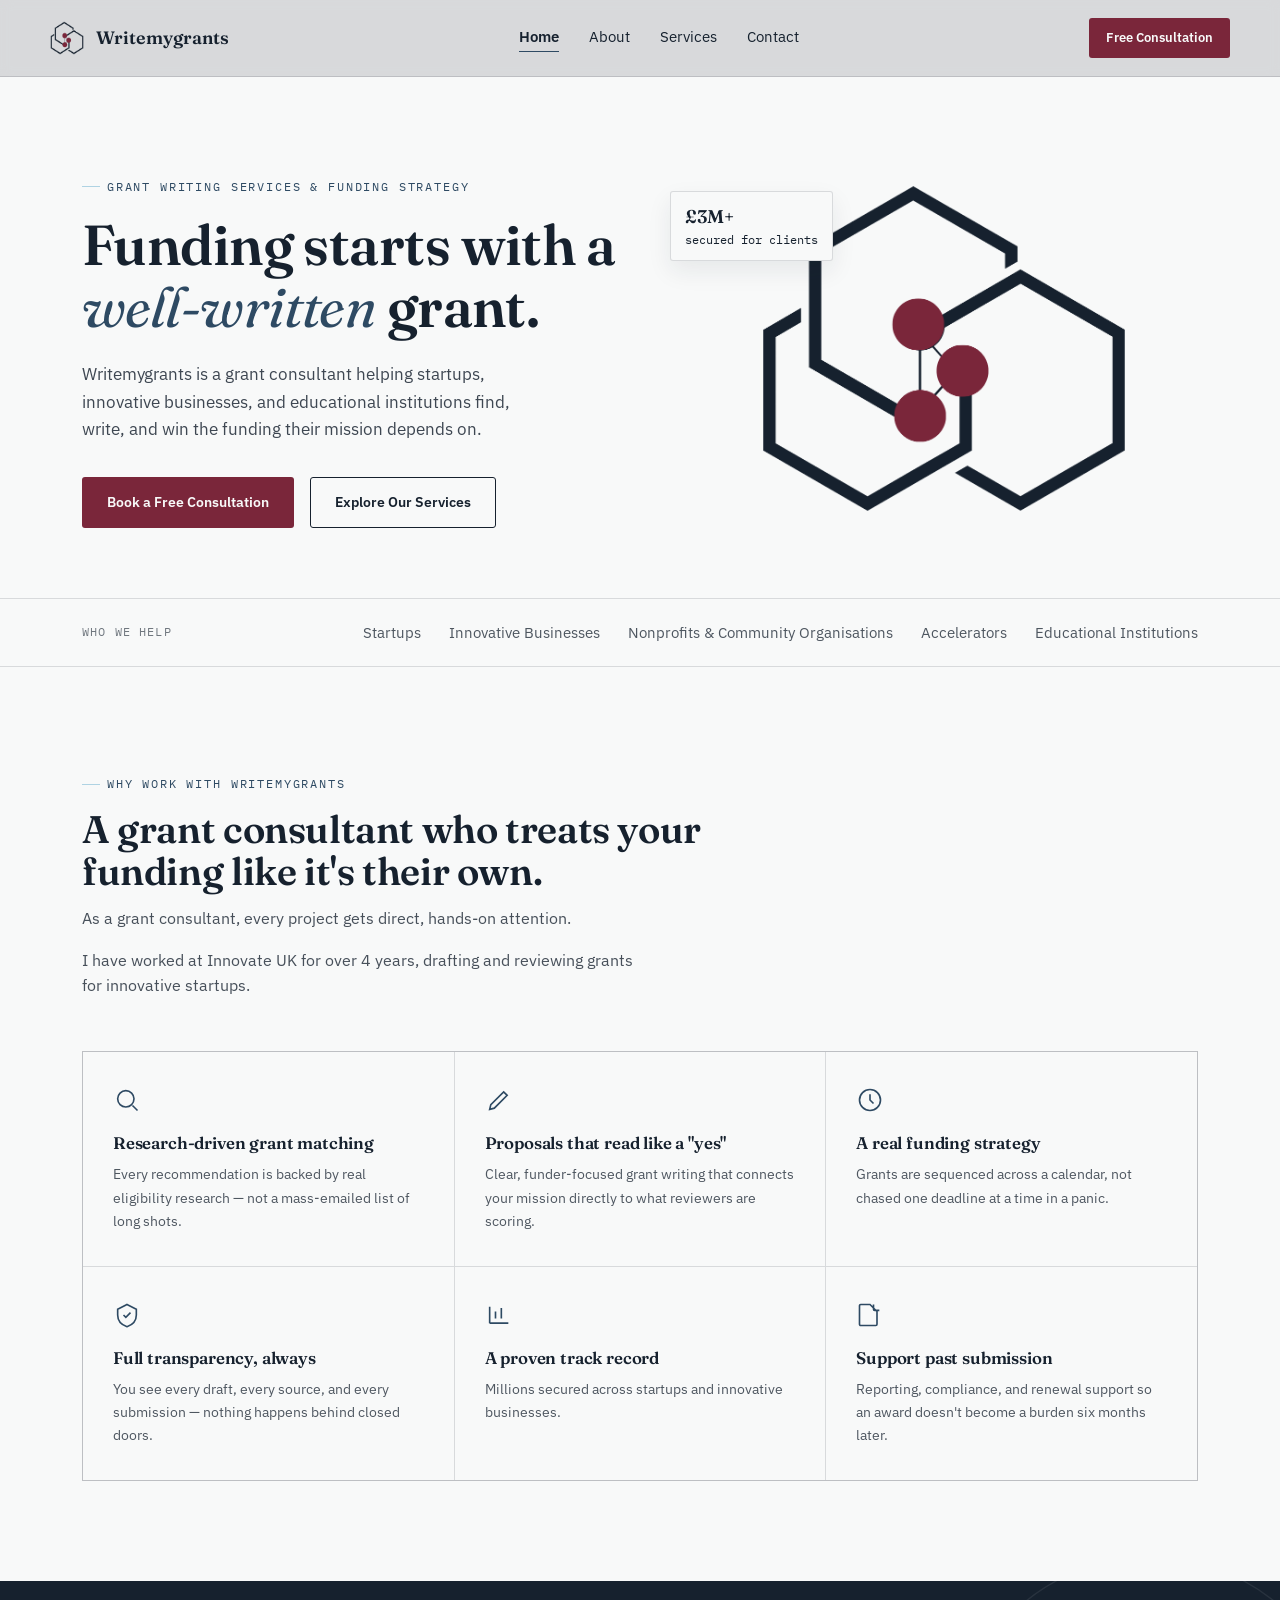
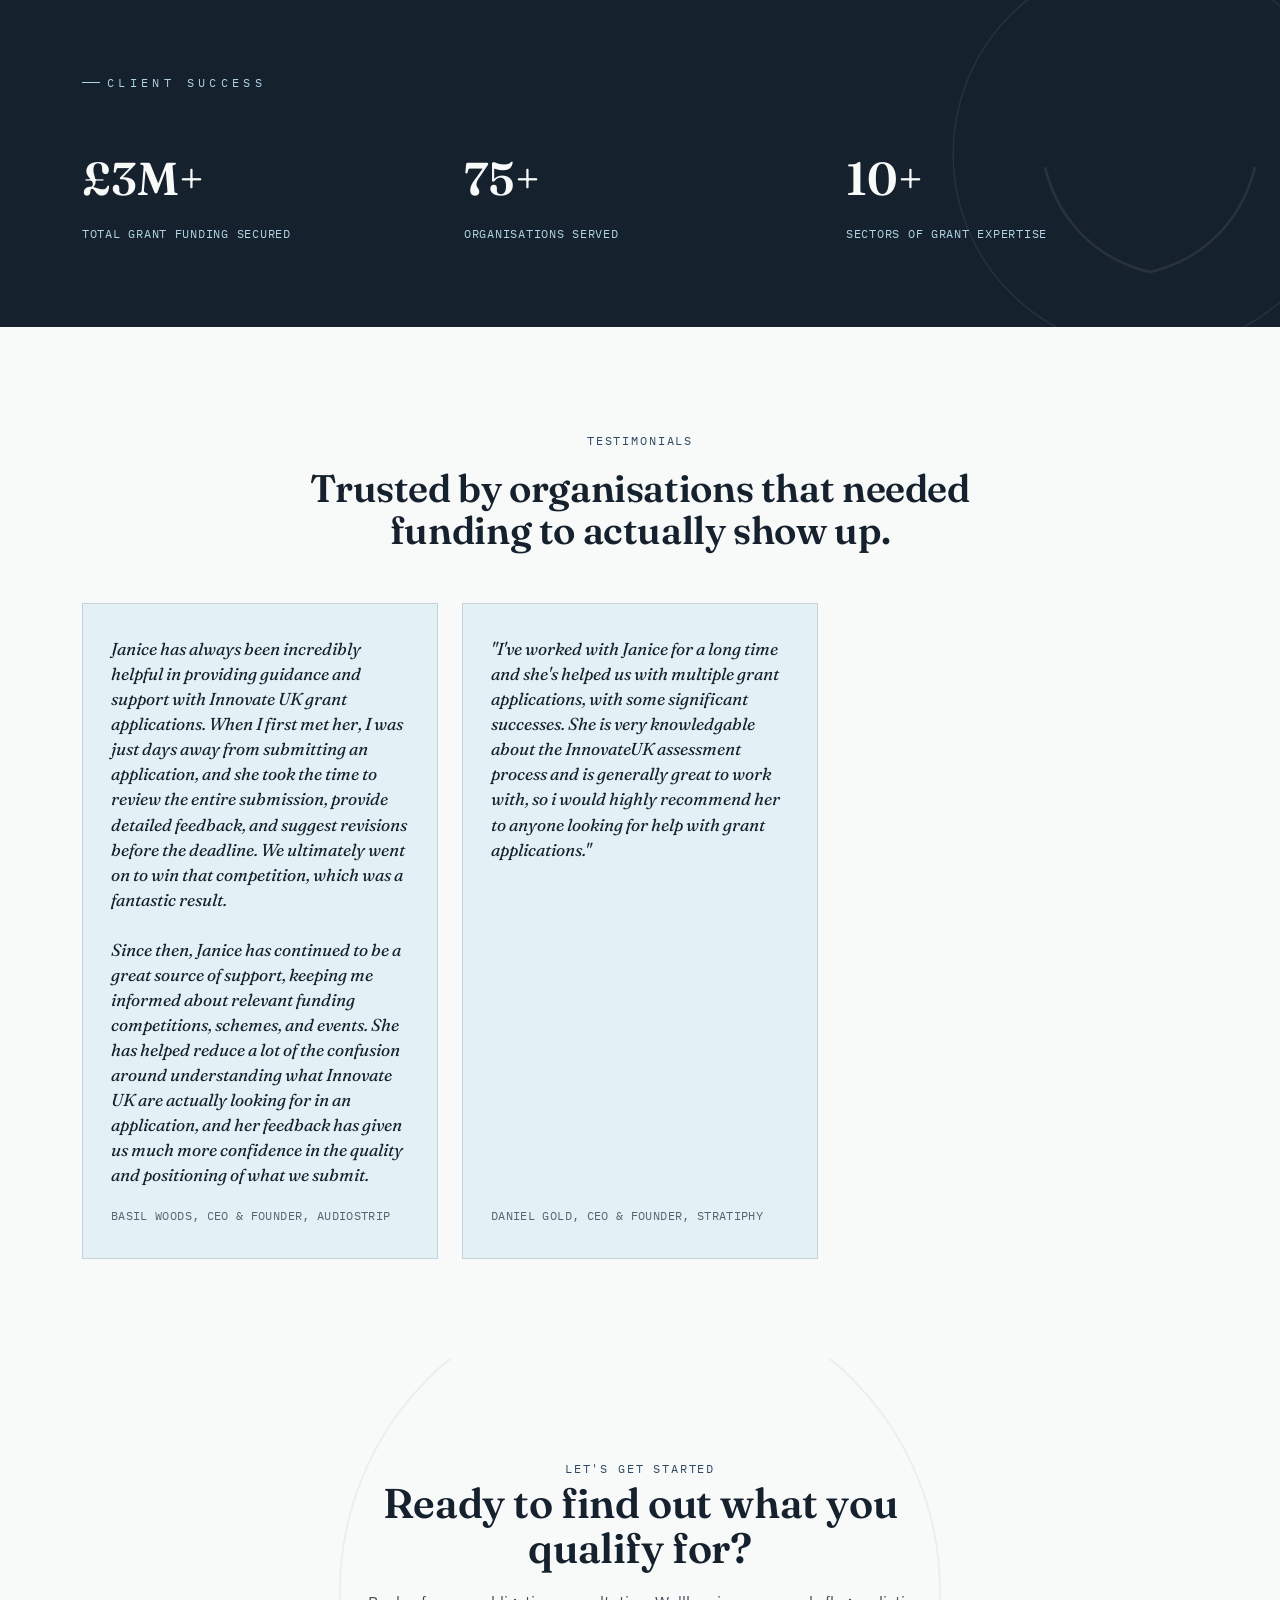
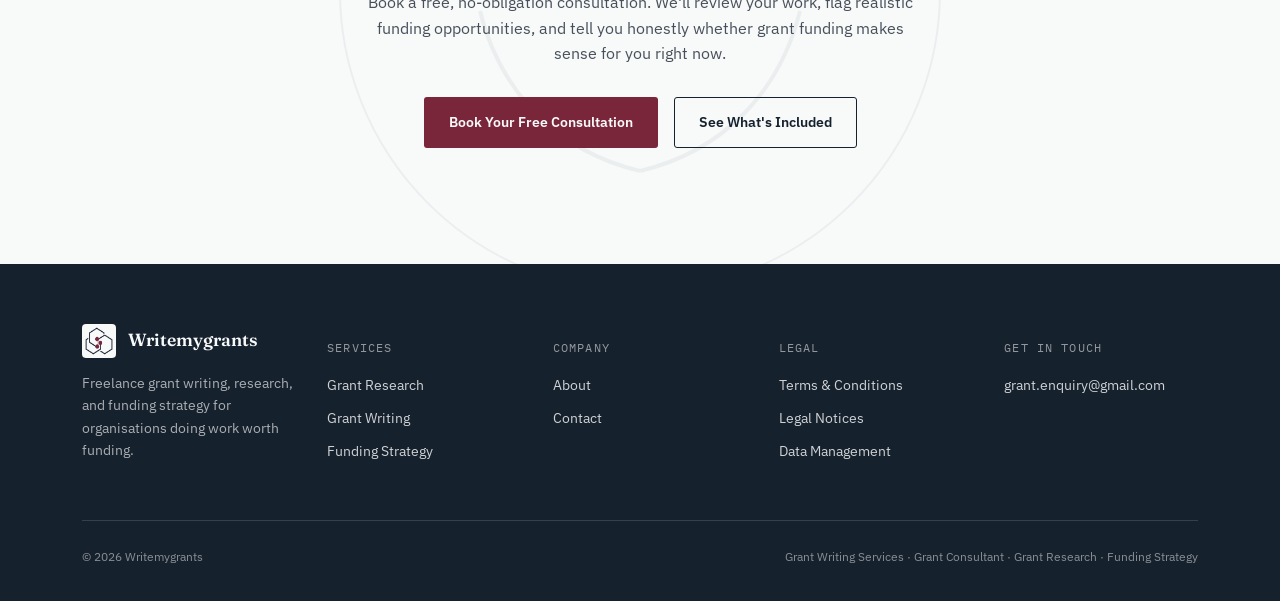
==== commit 049abf57: "Update index.html" ====
--- a/index.html
+++ b/index.html
@@ -3,8 +3,8 @@
 <head>
 <meta charset="UTF-8">
 <meta name="viewport" content="width=device-width, initial-scale=1.0">
-<title>Writemygrants | Grant Writing Services &amp; Grant Consultant for Nonprofits &amp; Small Businesses</title>
-<meta name="description" content="Writemygrants helps nonprofits, small businesses, startups, and educational institutions secure funding through expert grant research, grant writing, and funding strategy. Book a free consultation.">
+<title>Writemygrants | Grant Writing Services &amp; Grant Consultant for Startups &amp; Small Businesses</title>
+<meta name="description" content="Writemygrants helps startups, innovative businesses, nonprofits, and educational institutions secure funding through expert grant research, grant writing, and funding strategy. Book a free consultation.">
 <link rel="preconnect" href="https://fonts.googleapis.com">
 <link rel="preconnect" href="https://fonts.gstatic.com" crossorigin>
 <link href="https://fonts.googleapis.com/css2?family=Fraunces:ital,opsz,wght@0,9..144,300;0,9..144,500;0,9..144,600;1,9..144,400&family=IBM+Plex+Sans:wght@400;500;600&family=IBM+Plex+Mono:wght@400;500&display=swap" rel="stylesheet">
@@ -41,7 +41,7 @@
       <div>
         <span class="eyebrow">Grant Writing Services &amp; Funding Strategy</span>
         <h1>Funding starts with a <em>well-written</em> grant.</h1>
-        <p class="lede">Writemygrants is a freelance grant consultant helping startups, innovative businesses, nonprofits and educational institutions find, write, and win the funding their mission depends on.</p>
+        <p class="lede">Writemygrants is a grant consultant helping startups, innovative businesses,  and educational institutions find, write, and win the funding their mission depends on.</p>
         <div class="actions">
           <a href="contact.html" class="btn btn-accent">Book a Free Consultation</a>
           <a href="services.html" class="btn btn-ghost">Explore Our Services</a>
@@ -74,7 +74,7 @@
       <div class="section-head">
         <span class="eyebrow">Why work with Writemygrants</span>
         <h2>A grant consultant who treats your funding like it's their own.</h2>
-        <p>As a freelance grant writing service, every project gets direct, hands-on attention — not a junior associate buried in someone else's caseload. That's the difference between a proposal that gets filed and one that gets funded.</p>
+        <p>As a grant consultant, every project gets direct, hands-on attention.</p>
         <p>I have worked at Innovate UK for over 4 years, drafting and reviewing grants for innovative startups.</p>
       </div>
       <div class="feature-grid">
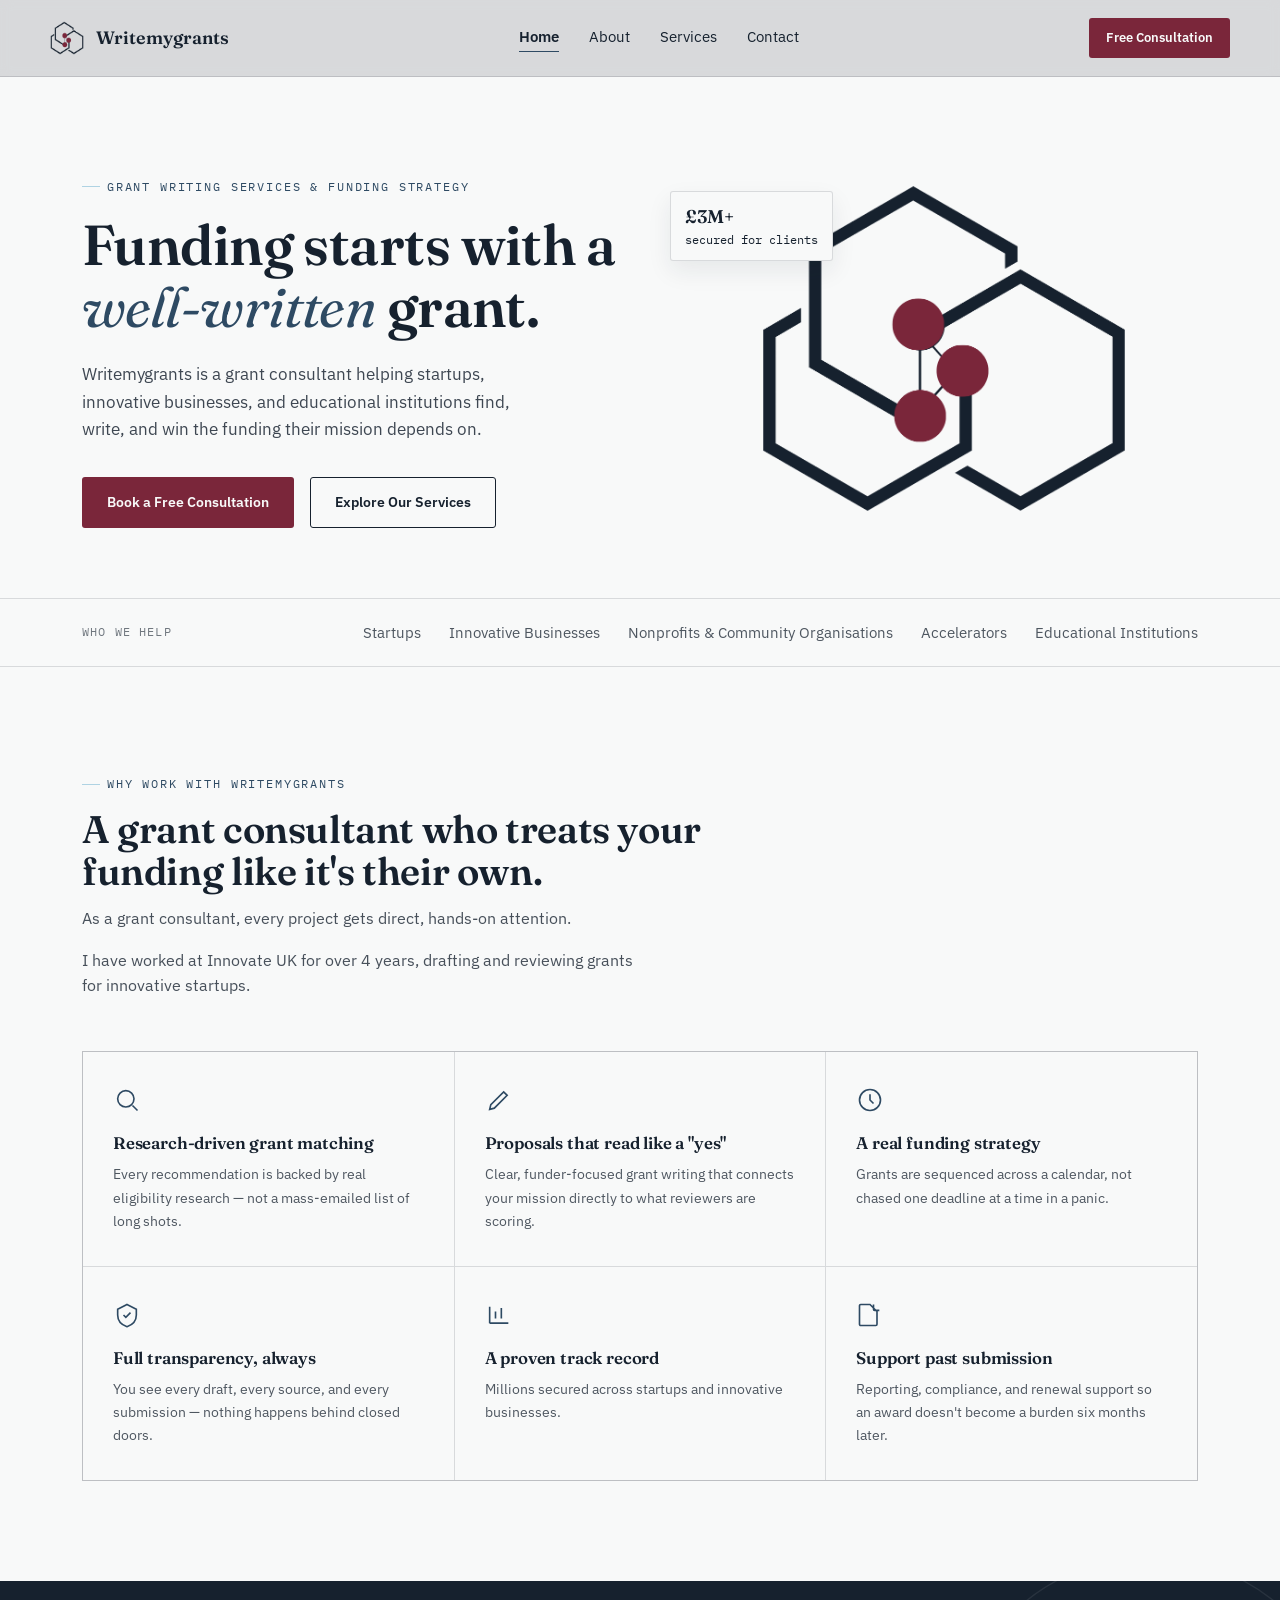
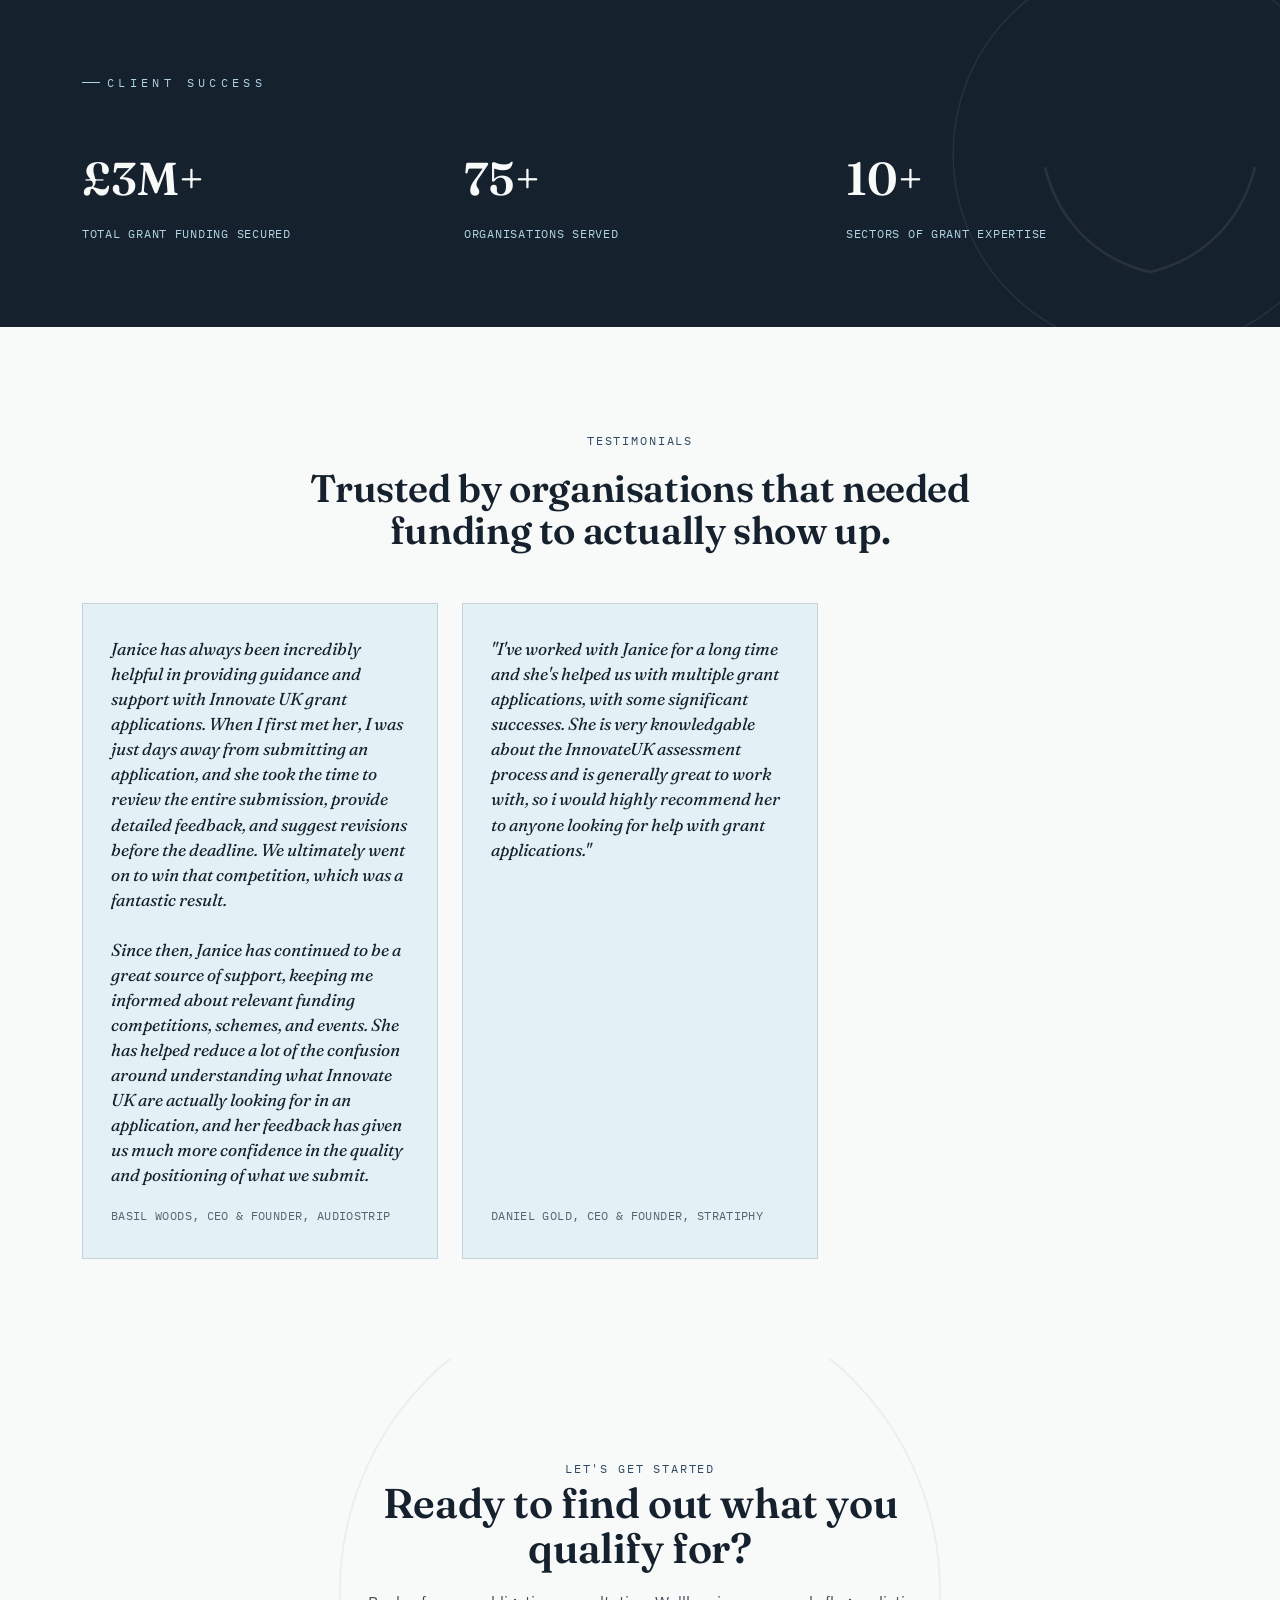
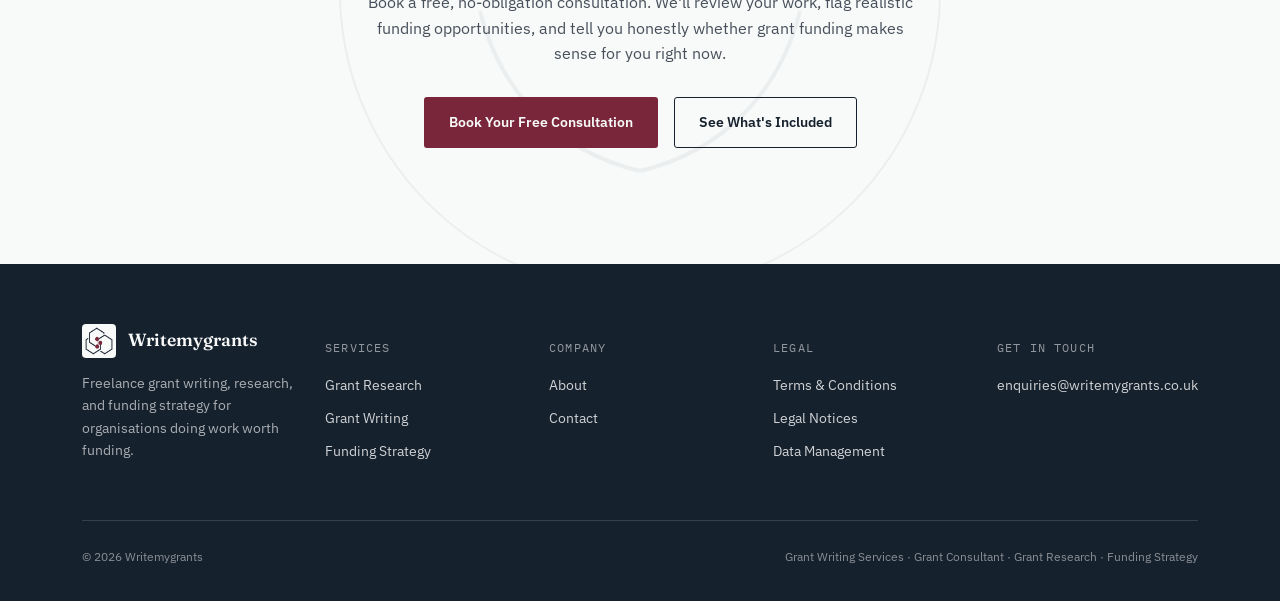
==== commit 1048be83: "Update index.html" ====
--- a/index.html
+++ b/index.html
@@ -201,7 +201,7 @@
       </div>
       <div class="footer-col">
         <h4>Get in touch</h4>
-        <a href="mailto:grant.enquiry@gmail.com">grant.enquiry@gmail.com</a>
+        <a href="mailto:enquiries@writemygrants.co.uk">enquiries@writemygrants.co.uk</a>
       </div>
     </div>
     <div class="footer-bottom">
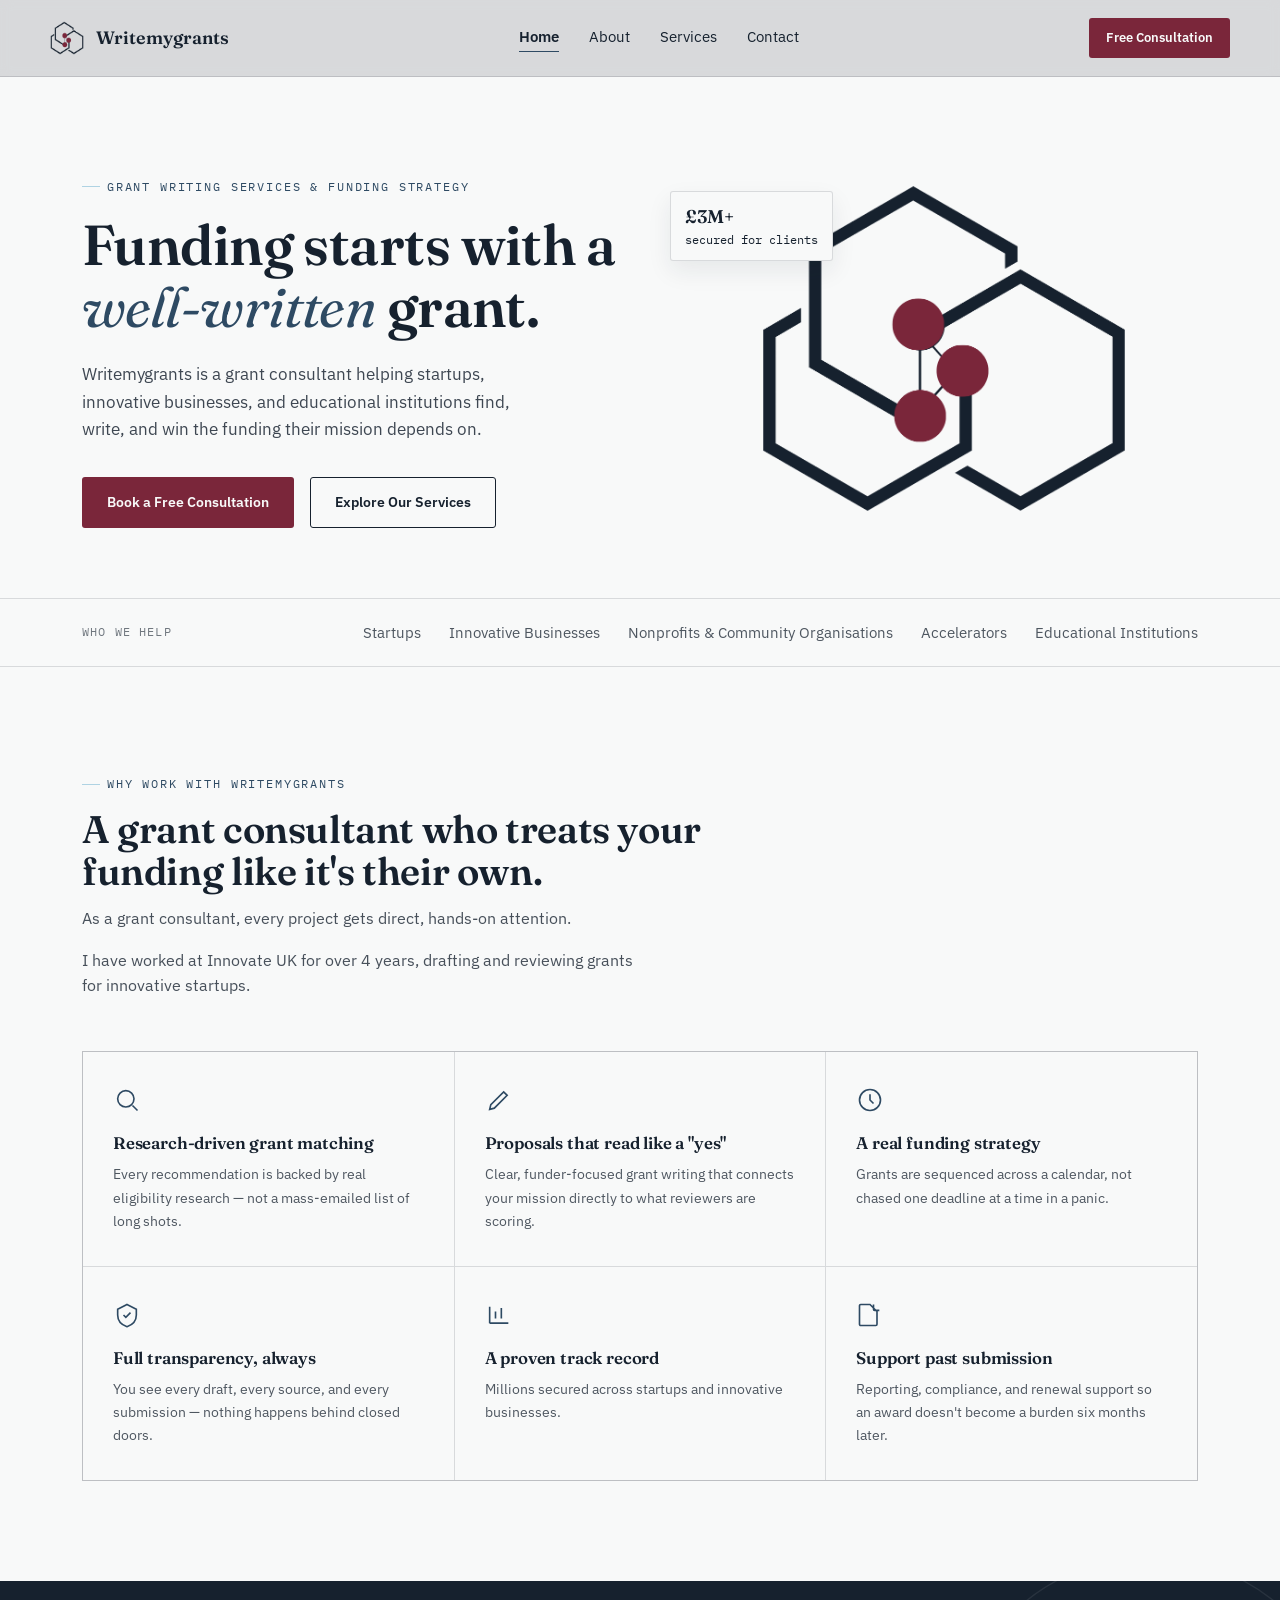
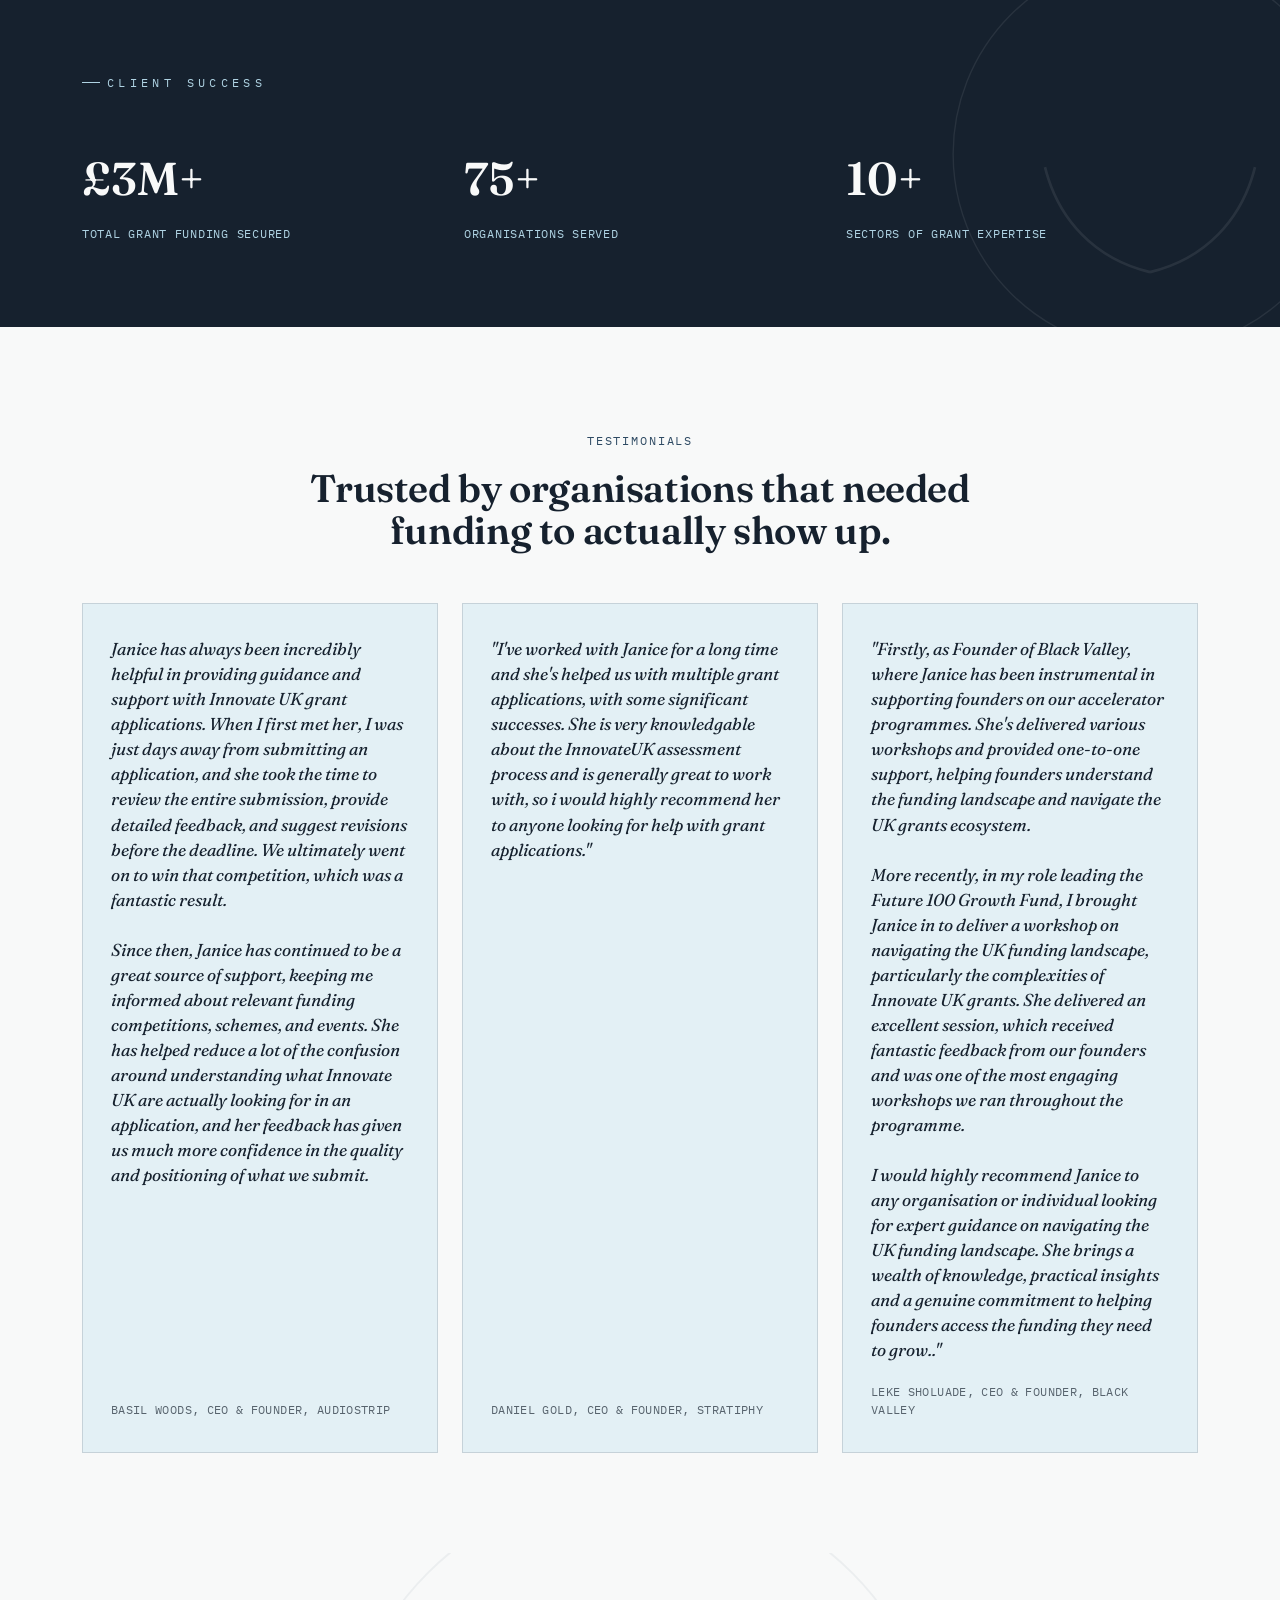
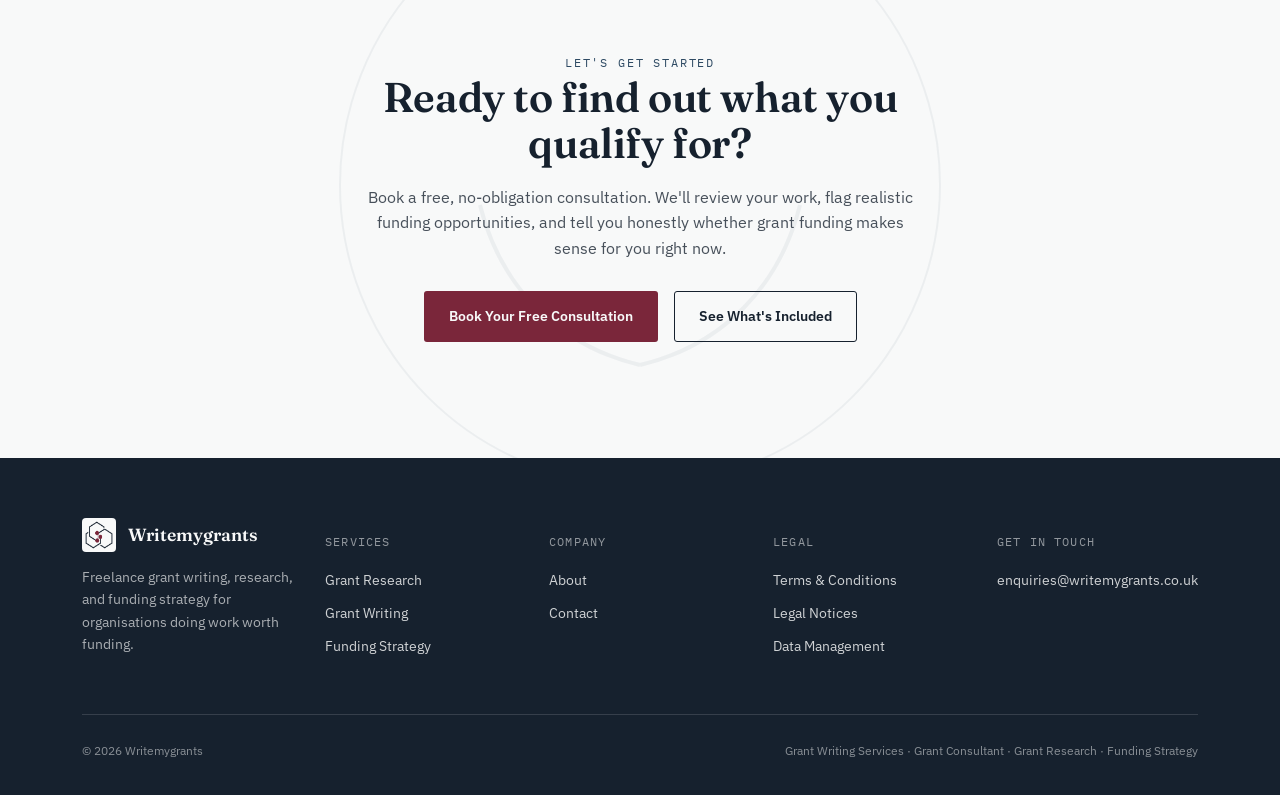
==== commit 3ab72c75: "Update index.html" ====
--- a/index.html
+++ b/index.html
@@ -148,6 +148,15 @@
           <blockquote>"I've worked with Janice for a long time and she's helped us with multiple grant applications, with some significant successes. She is very knowledgable about the InnovateUK assessment process and is generally great to work with, so i would highly recommend her to anyone looking for help with grant applications."</blockquote>
           <cite>DANIEL GOLD, CEO &amp; FOUNDER, STRATIPHY</cite>
         </div>
+
+        <div class="testi-card">
+          <blockquote>"Firstly, as Founder of Black Valley, where Janice has been instrumental in supporting founders on our accelerator programmes. She's delivered various workshops and provided one-to-one support, helping founders understand the funding landscape and navigate the UK grants ecosystem.
+            <br><br>
+            More recently, in my role leading the Future 100 Growth Fund, I brought Janice in to deliver a workshop on navigating the UK funding landscape, particularly the complexities of Innovate UK grants. She delivered an excellent session, which received fantastic feedback from our founders and was one of the most engaging workshops we ran throughout the programme.
+            <br><br>
+            I would highly recommend Janice to any organisation or individual looking for expert guidance on navigating the UK funding landscape. She brings a wealth of knowledge, practical insights and a genuine commitment to helping founders access the funding they need to grow.."</blockquote>
+          <cite>LEKE SHOLUADE, CEO &amp; FOUNDER, BLACK VALLEY</cite>
+        </div>
       </div>
     </div>
   </section>
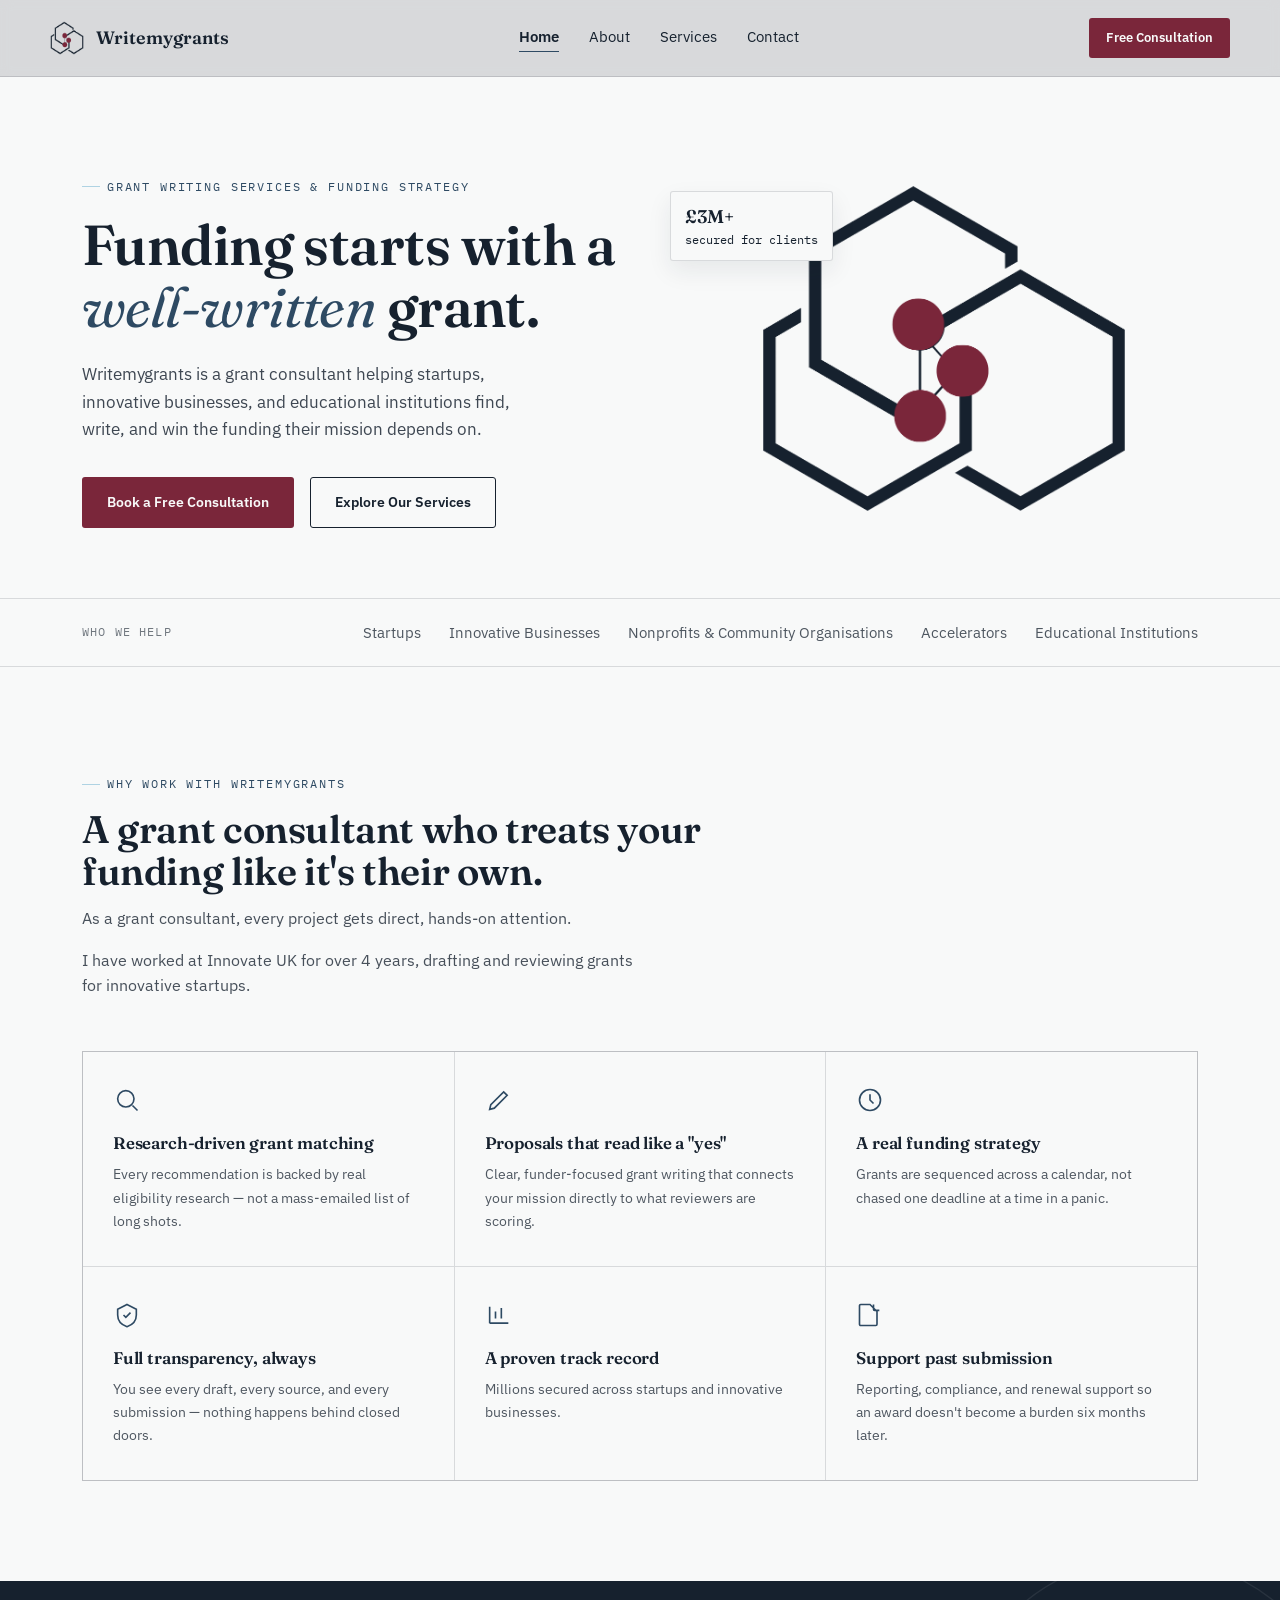
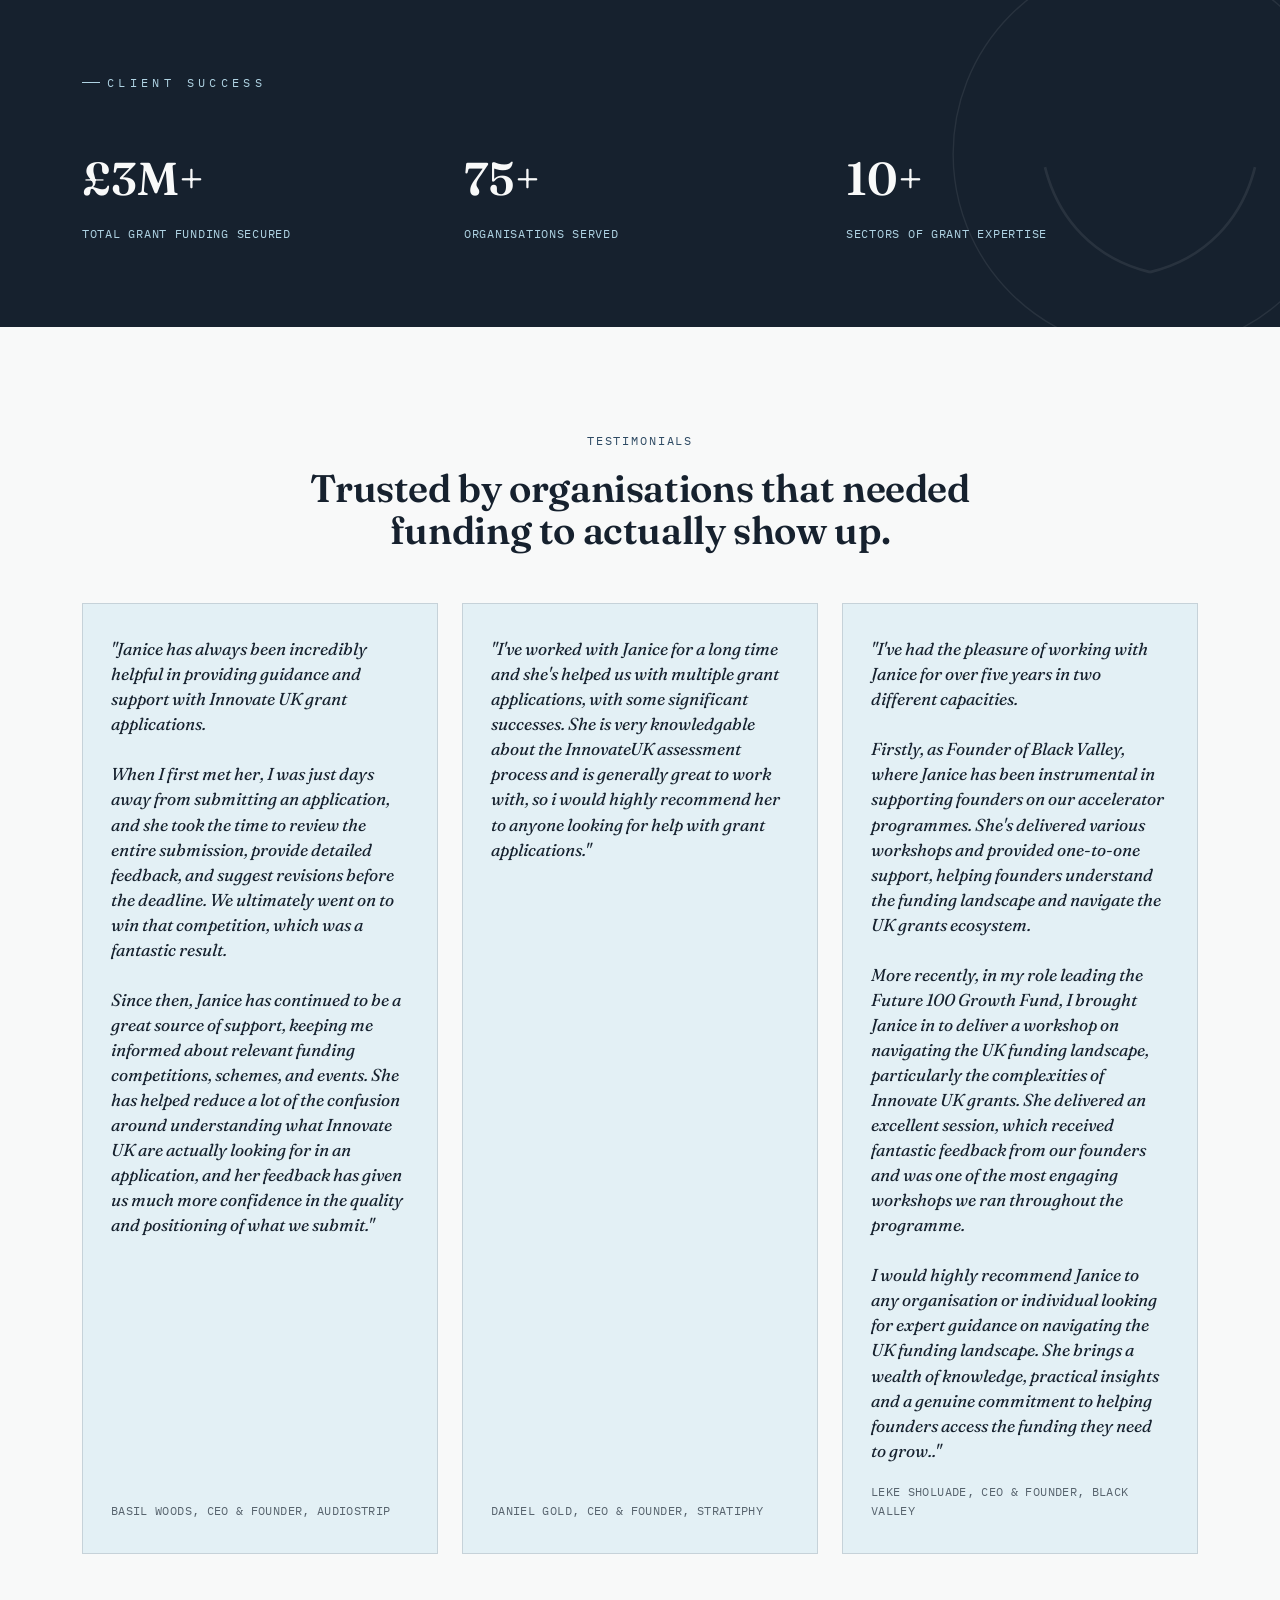
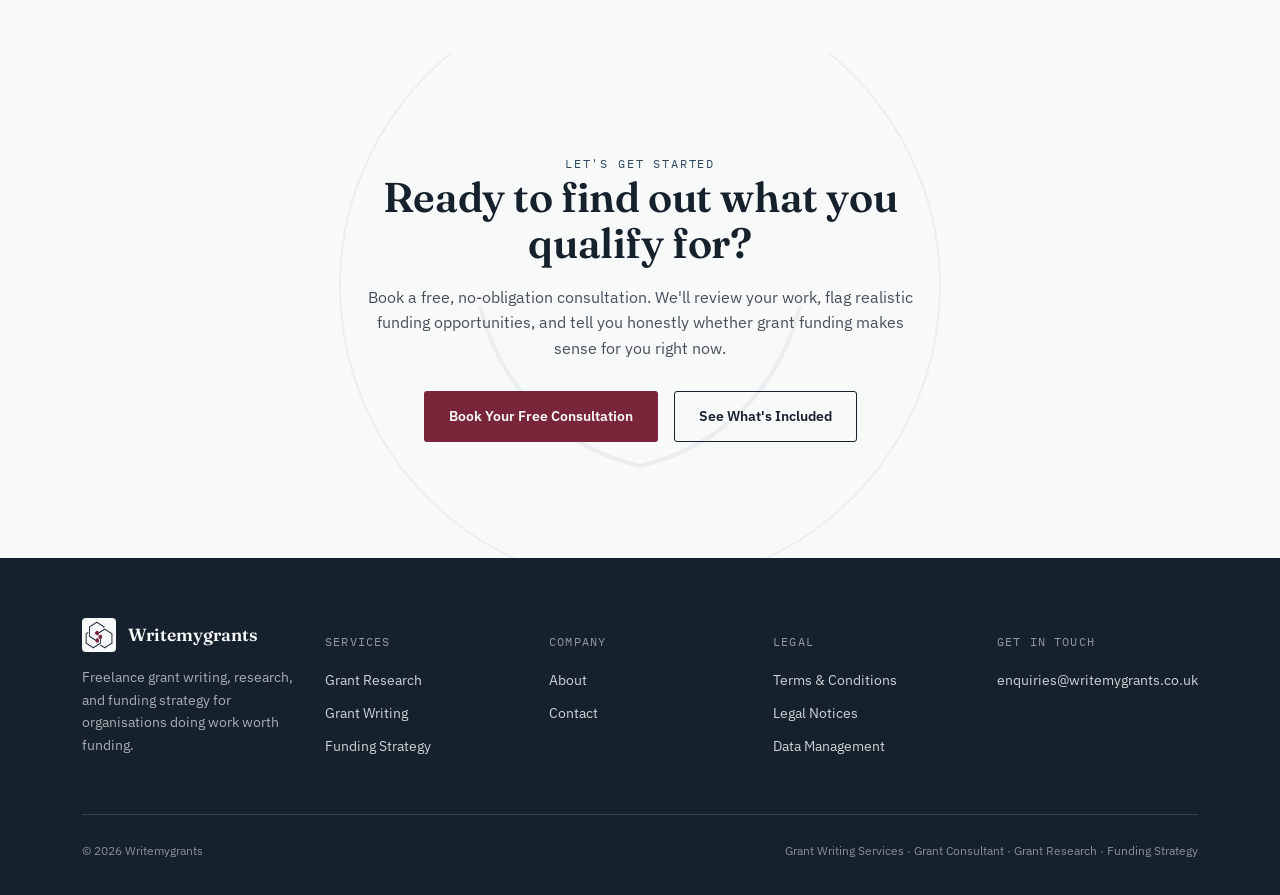
==== commit b6910d00: "Update index.html" ====
--- a/index.html
+++ b/index.html
@@ -138,9 +138,11 @@
       </div>
       <div class="testi-grid">
         <div class="testi-card">
-          <blockquote>Janice has always been incredibly helpful in providing guidance and support with Innovate UK grant applications. When I first met her, I was just days away from submitting an application, and she took the time to review the entire submission, provide detailed feedback, and suggest revisions before the deadline. We ultimately went on to win that competition, which was a fantastic result.
+          <blockquote>"Janice has always been incredibly helpful in providing guidance and support with Innovate UK grant applications. 
+          <br><br>  
+          When I first met her, I was just days away from submitting an application, and she took the time to review the entire submission, provide detailed feedback, and suggest revisions before the deadline. We ultimately went on to win that competition, which was a fantastic result.
           <br><br>
-          Since then, Janice has continued to be a great source of support, keeping me informed about relevant funding competitions, schemes, and events. She has helped reduce a lot of the confusion around understanding what Innovate UK are actually looking for in an application, and her feedback has given us much more confidence in the quality and positioning of what we submit.</blockquote>
+          Since then, Janice has continued to be a great source of support, keeping me informed about relevant funding competitions, schemes, and events. She has helped reduce a lot of the confusion around understanding what Innovate UK are actually looking for in an application, and her feedback has given us much more confidence in the quality and positioning of what we submit."</blockquote>
           <cite>BASIL WOODS, CEO &amp; FOUNDER, AUDIOSTRIP</cite>
         </div>
         
@@ -150,7 +152,9 @@
         </div>
 
         <div class="testi-card">
-          <blockquote>"Firstly, as Founder of Black Valley, where Janice has been instrumental in supporting founders on our accelerator programmes. She's delivered various workshops and provided one-to-one support, helping founders understand the funding landscape and navigate the UK grants ecosystem.
+          <blockquote>"I've had the pleasure of working with Janice for over five years in two different capacities.
+            <br><br>
+            Firstly, as Founder of Black Valley, where Janice has been instrumental in supporting founders on our accelerator programmes. She's delivered various workshops and provided one-to-one support, helping founders understand the funding landscape and navigate the UK grants ecosystem.
             <br><br>
             More recently, in my role leading the Future 100 Growth Fund, I brought Janice in to deliver a workshop on navigating the UK funding landscape, particularly the complexities of Innovate UK grants. She delivered an excellent session, which received fantastic feedback from our founders and was one of the most engaging workshops we ran throughout the programme.
             <br><br>
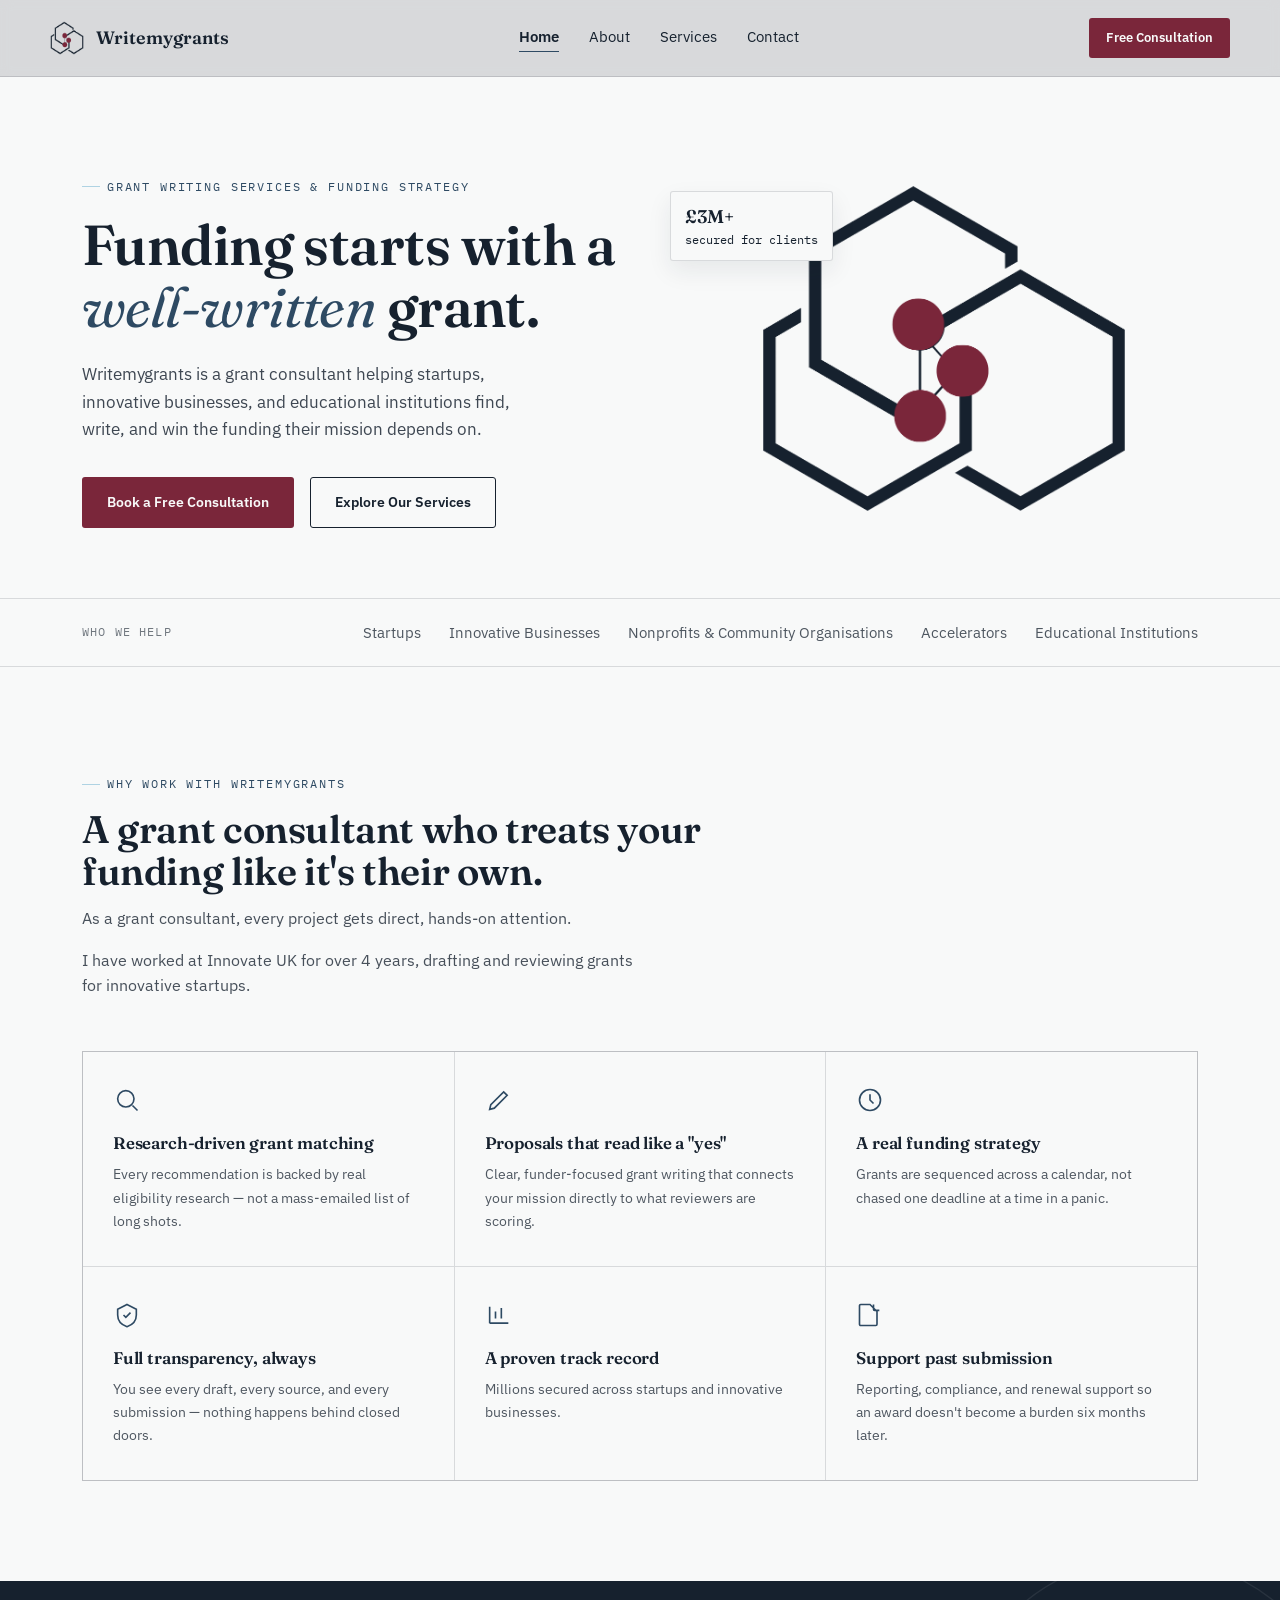
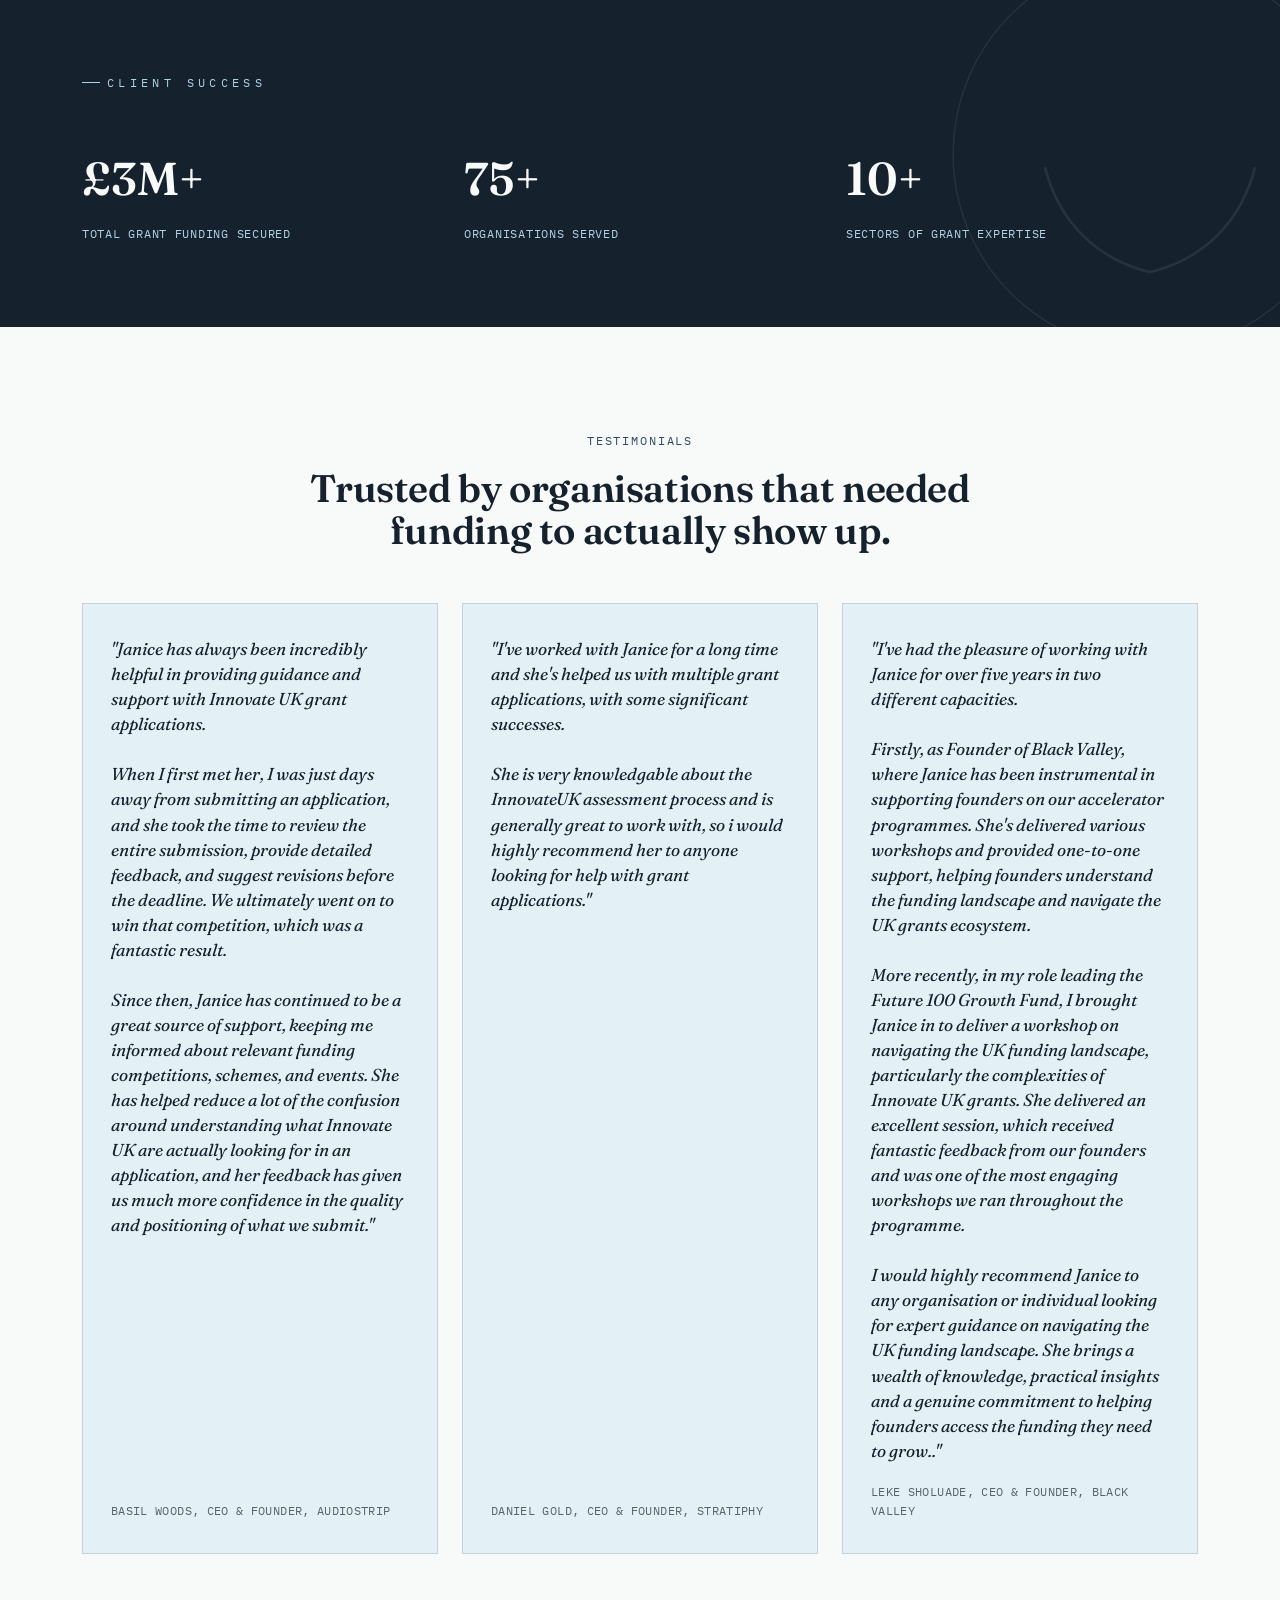
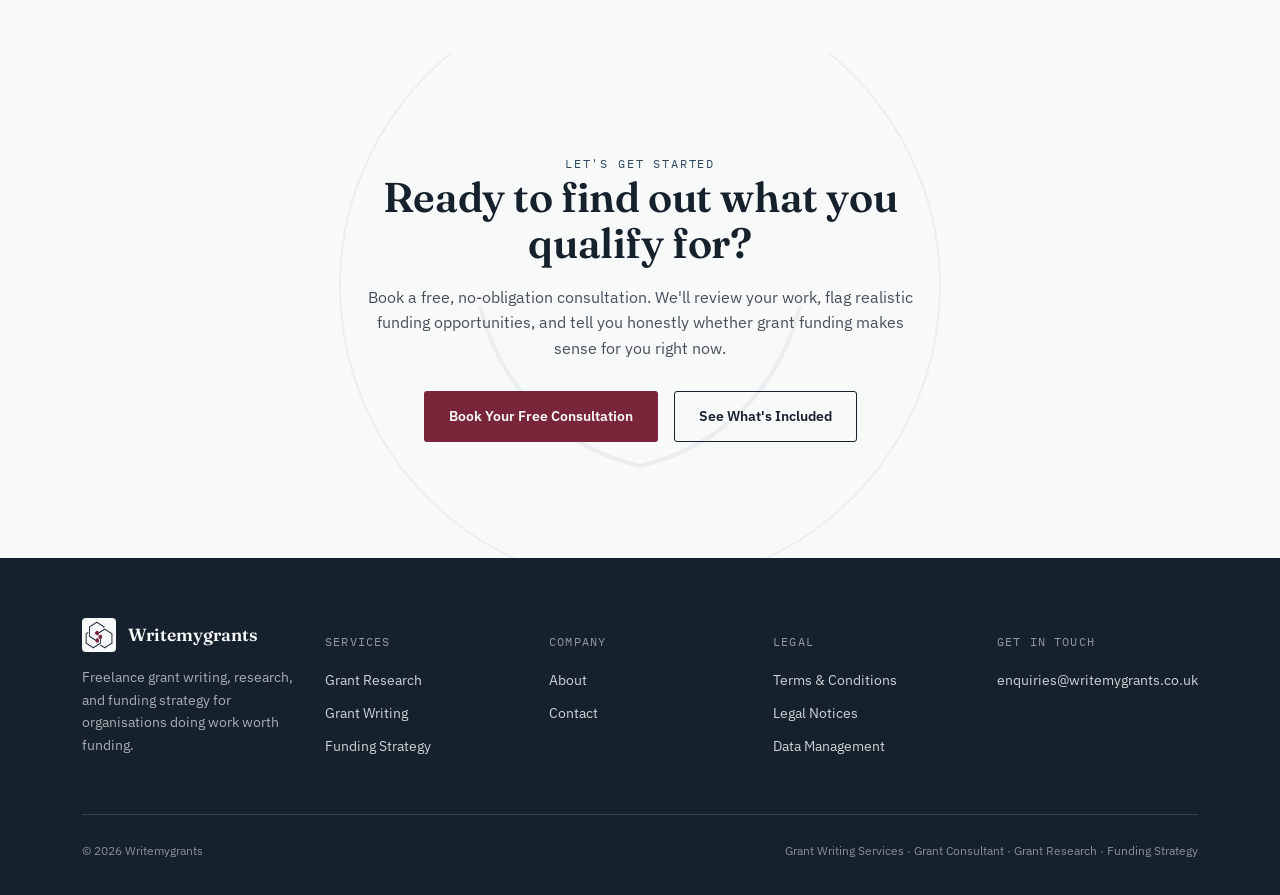
==== commit 55da779c: "Update index.html" ====
--- a/index.html
+++ b/index.html
@@ -147,7 +147,9 @@
         </div>
         
         <div class="testi-card">
-          <blockquote>"I've worked with Janice for a long time and she's helped us with multiple grant applications, with some significant successes. She is very knowledgable about the InnovateUK assessment process and is generally great to work with, so i would highly recommend her to anyone looking for help with grant applications."</blockquote>
+          <blockquote>"I've worked with Janice for a long time and she's helped us with multiple grant applications, with some significant successes. 
+            <br><br>
+            She is very knowledgable about the InnovateUK assessment process and is generally great to work with, so i would highly recommend her to anyone looking for help with grant applications."</blockquote>
           <cite>DANIEL GOLD, CEO &amp; FOUNDER, STRATIPHY</cite>
         </div>
 
